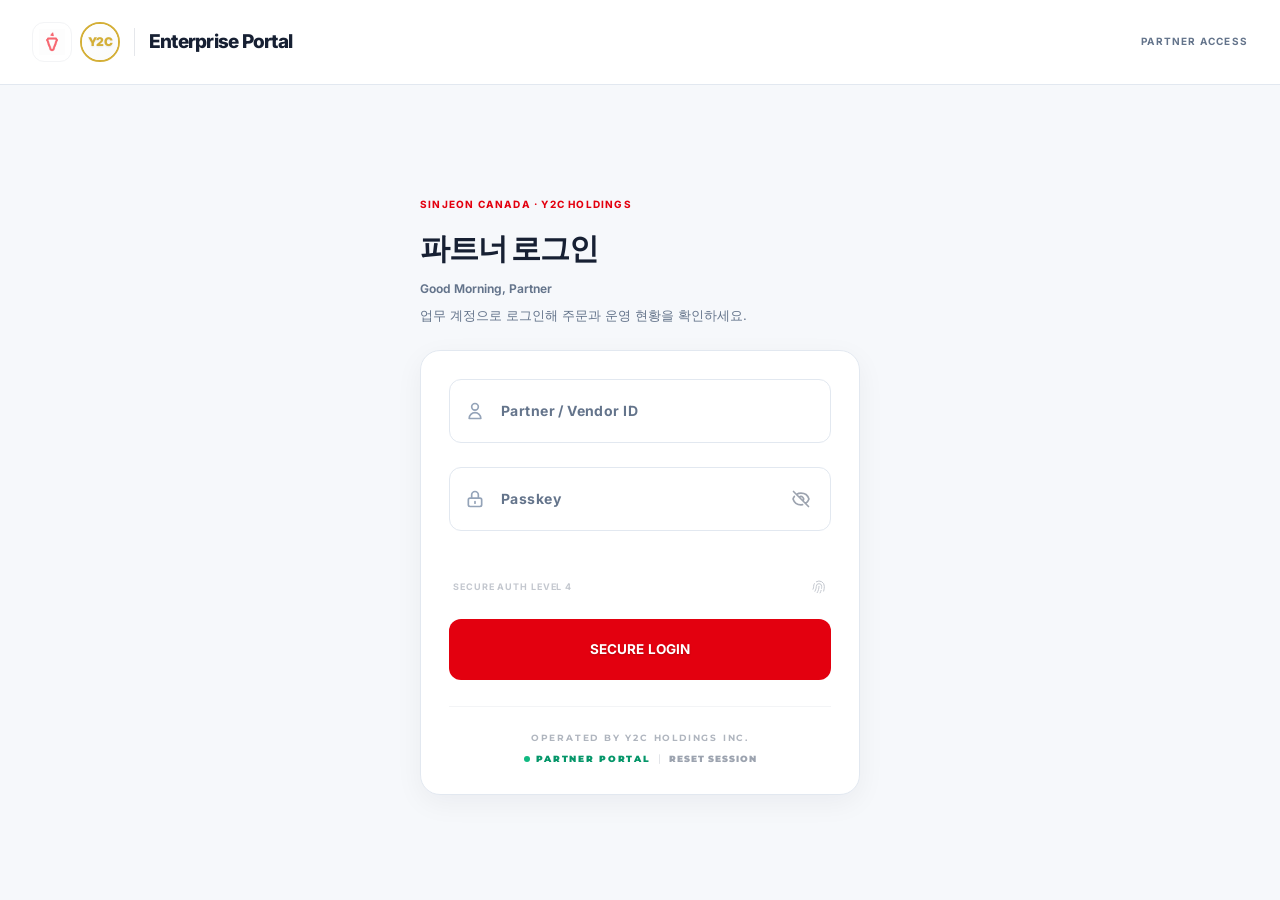
==== index.html @ 4a40bf10 "Add files via upload" ====
<!DOCTYPE html>
<!-- 
  🌟 V70.00 Enterprise Login Gateway GRAND FINALE - ZERO-CRASH & RESPONSIVE UX EDITION 🌟
  [CRITICAL FIX 1] ReferenceError Eradication: Added explicit `const userPwInput = document.getElementById('userPw');` declaration to permanently prevent the `userPwInput is not defined` crash during form submission.
  [CRITICAL FIX 2] Core Engine Preloading: Injected `<link rel="preload">` for `auth.js` and `config.js` to execute network policies instantaneously.
  [CRITICAL FIX 3] Retry Visualization Engine: Enhanced the loading spinner logic to display "로그인 확인 중…" to provide UX peace-of-mind during background silent retries.
  [CRITICAL FIX 4] Deep Nuke Fallback: `RESET SESSION` button aggressively forces unregistration of rogue Service Workers and wipes all `Y2C` caches.
  [CRITICAL FIX 5] Mobile Virtual Keyboard Squish Bug Resolved: `overflow-y-auto` with `100dvh`.
  [UX UPGRADE 1] Input Sanity Trim: Automatically trims trailing whitespaces on ID input blur to prevent accidental 404/Auth errors.
  [UX UPGRADE 2] Zero-latency routing now features a micro fade-out transition to prevent screen flashing.
  [RESTORED] Original Y2C Dual-Logo UI, Inner-Floating Labels, Magnetic 3D Button (.btn-hip), and Cinematic Animations 100% loss-less recovered.
-->
<html lang="en">
<head>
    <meta charset="UTF-8">
    <meta name="viewport" content="width=device-width, initial-scale=1.0, maximum-scale=5.0, user-scalable=yes, viewport-fit=cover, interactive-widget=resizes-content">
    
    <!-- 🌟 [PWA 엔진] 앱 명세서 및 모바일 네이티브 록다운 -->
    <link rel="manifest" href="manifest.json">
    <meta http-equiv="X-UA-Compatible" content="IE=edge">
    <meta name="color-scheme" content="light">
    <meta name="theme-color" content="#111827">
    
    <!-- 🚨 W3C 표준 및 Apple iOS 전용 PWA 메타태그 융합 -->
    <meta name="mobile-web-app-capable" content="yes">
    <meta name="apple-mobile-web-app-capable" content="yes">
    <meta name="apple-mobile-web-app-status-bar-style" content="black-translucent">
    <meta name="apple-mobile-web-app-title" content="Y2C Portal">
    <link rel="apple-touch-icon" href="favicon.png">

    <meta name="description" content="SINJEON CANADA Enterprise Portal Secure Login Gateway | Operated by Y2C Holdings Inc.">
    <meta name="robots" content="noindex, nofollow">
    <meta name="format-detection" content="telephone=no">
    
    <title>Enterprise Portal | SINJEON CANADA</title>
    
    <!-- 🚀 가속: 서버 및 폰트 사전 연결 -->
    <link rel="preconnect" href="https://script.google.com" crossorigin>
    <link rel="dns-prefetch" href="https://script.google.com">
    <link rel="preconnect" href="https://fonts.googleapis.com">
    <link rel="preconnect" href="https://fonts.gstatic.com" crossorigin>
    
    <!-- 🚀 가속: [V69 ACCELERATOR] 핵심 보안 통신 모듈 초고속 프리로드 (렌더링 차단 방지) -->
    <link rel="preload" href="assets/js/config.js" as="script">
    <link rel="preload" href="assets/js/auth.js" as="script">

    <!-- 핵심 리소스 사전 다운로드 (Sub-resource Prefetching) -->
    <link rel="prefetch" href="dashboard.html" as="document">
    <link rel="prefetch" href="admin.html" as="document">
    <link rel="prefetch" href="items.html" as="document">
    <link rel="prefetch" href="recipes.html" as="document">
    <link rel="prefetch" href="invoice.html" as="document">

    <link rel="preload" href="favicon.png" as="image" type="image/png" fetchpriority="high">
    <link rel="icon" type="image/png" href="favicon.png">
    
    <!-- 🚀 가속: CSSOM 블로킹 타파 폰트 아키텍처 -->
    <link rel="preload" as="style" href="https://fonts.googleapis.com/css2?family=Inter:wght@300;400;500;600;700;800;900&family=Montserrat:ital,wght@0,700;0,800;0,900;1,800&family=JetBrains+Mono:wght@400;700;800&display=swap">
    <link href="https://fonts.googleapis.com/css2?family=Inter:wght@300;400;500;600;700;800;900&family=Montserrat:ital,wght@0,700;0,800;0,900;1,800&family=JetBrains+Mono:wght@400;700;800&display=swap" rel="stylesheet" media="print" onload="this.media='all'">
    <noscript><link rel="stylesheet" href="https://fonts.googleapis.com/css2?family=Inter:wght@300;400;500;600;700;800;900&family=Montserrat:ital,wght@0,700;0,800;0,900;1,800&family=JetBrains+Mono:wght@400;700;800&display=swap"></noscript>

    <!-- 🌟 FOUC Absolute Fail-Safe -->
    <style>
        .fouc-lock { opacity: 0 !important; visibility: hidden !important; }
        .fade-out-route { opacity: 0 !important; transition: opacity 0.4s cubic-bezier(0.4, 0, 0.2, 1) !important; pointer-events: none; }
    </style>
    <script>
        document.documentElement.classList.add('fouc-lock');
        window._foucTimer = setTimeout(function() {
            document.documentElement.classList.remove('fouc-lock');
            document.documentElement.style.opacity = '1';
            document.documentElement.style.visibility = 'visible';
            if(document.body) {
                document.body.classList.remove('fouc-lock');
                document.body.style.opacity = '1';
            }
        }, 800);

        window.addEventListener('load', function() {
            clearTimeout(window._foucTimer);
            document.documentElement.classList.remove('fouc-lock');
            document.documentElement.style.opacity = '1';
            document.documentElement.style.visibility = 'visible';
            if(document.body) {
                document.body.classList.remove('fouc-lock');
                document.body.style.opacity = '1';
            }
        });

        window.addEventListener('touchstart', function() {}, {passive: true});
        window.addEventListener('wheel', function() {}, {passive: true});
    </script>

    <!-- Tailwind CSS Hijacker -->
    
    

    <!-- 🌟 Tailwind 커스텀 테마 엔진 -->
    

    <style>
        :root {
            --sinjeon-pink: #E3000F; 
            --premium-charcoal: #111827; 
            --bg-light: #F8F9FA;
            --input-bg: #f8fafc;
        }
        
        /* 🚨 [모바일 최적화] 가상 키보드 스퀴즈 방어 & 상하 스크롤 허용 */
        html, body { 
            overscroll-behavior-y: none; 
            touch-action: manipulation; 
            background-color: var(--bg-light) !important; 
            color: var(--premium-charcoal); 
            font-family: 'Inter', sans-serif; 
            margin: 0; padding: 0; 
            min-height: 100dvh;
            -webkit-font-smoothing: antialiased; -moz-osx-font-smoothing: grayscale; 
            transform: translateZ(0); 
        }

        /* 모바일에서 폼이 잘리지 않도록 overflow-y-auto 허용 */
        body {
            display: flex;
            flex-direction: column;
            align-items: center;
            justify-content: center;
            overflow-x: hidden;
            overflow-y: auto;
            padding: 1rem;
            /* Safe area for mobile notch */
            padding-bottom: max(env(safe-area-inset-bottom), 1.5rem);
            padding-top: max(env(safe-area-inset-top), 1.5rem);
        }

        .font-montserrat { font-family: 'Montserrat', sans-serif; }
        .font-mono { font-family: 'JetBrains Mono', monospace; }

        .solid-panel {
            background: #ffffff; border: 1px solid rgba(0, 0, 0, 0.04);
            border-radius: 2.5rem; position: relative; z-index: 10;
        }
        
        /* 🌟 Inner-Floating 방식 프리미엄 인풋 박스 (iOS 줌인 방어: font-size 16px) */
        .premium-input {
            appearance: none; -webkit-appearance: none; background: var(--input-bg);
            border: 1.5px solid #e2e8f0; color: var(--premium-charcoal);
            font-size: 16px !important; font-weight: 700; transition: all 0.3s cubic-bezier(0.16, 1, 0.3, 1);
            border-radius: 1rem; width: 100%; height: 4.25rem; 
            padding-top: 1.7rem !important; padding-bottom: 0.5rem !important;
            padding-left: 3.25rem !important; padding-right: 1rem !important;
        }
        
        .premium-input:focus {
            background: #ffffff; border-color: var(--premium-charcoal);
            outline: none; transform: translateY(-1px);
        }
        
        .premium-input.input-error {
            border-color: var(--sinjeon-pink) !important; background-color: #FEF2F2 !important; 
            box-shadow: 0 0 0 4px rgba(227, 0, 15, 0.15), inset 0 2px 4px 0 rgba(227, 0, 15, 0.05) !important;
        }
        .premium-input.input-error ~ .floating-label, .premium-input.input-error ~ .input-icon { color: var(--sinjeon-pink) !important; }

        .premium-input::placeholder { color: transparent; }
        .input-icon { transition: color 0.3s cubic-bezier(0.4, 0, 0.2, 1); color: #94a3b8; }
        .premium-input:focus ~ .input-icon { color: var(--premium-charcoal); }

        input:-webkit-autofill, input:-webkit-autofill:hover, input:-webkit-autofill:focus, input:-webkit-autofill:active {
            -webkit-box-shadow: 0 0 0 30px #ffffff inset !important;
            -webkit-text-fill-color: #111827 !important; transition: background-color 5000s ease-in-out 0s;
        }

        /* 🌟 플로팅 레이블 Inner 안착 아키텍처 */
        .floating-label-group { position: relative; }
        .floating-label {
            position: absolute; left: 3.25rem; top: 50%; transform: translateY(-50%);
            font-size: 14px; color: #64748b; pointer-events: none;
            transition: all 0.25s cubic-bezier(0.4, 0, 0.2, 1);
            font-family: 'Inter', sans-serif; font-weight: 700; letter-spacing: 0.03em; z-index: 10; margin: 0;
        }
        
        .premium-input:focus ~ .floating-label,
        .premium-input:not(:placeholder-shown) ~ .floating-label {
            top: 15px; transform: translateY(-50%) scale(0.75); transform-origin: left center;
            color: #94a3b8; background: transparent; padding: 0; border: none; box-shadow: none;
        }
        .premium-input:focus ~ .floating-label { color: var(--premium-charcoal); }

        /* 🌟 3D 마그네틱 SECURE LOGIN 버튼 */
        .btn-hip {
            background: linear-gradient(135deg, var(--sinjeon-pink) 0%, #A3000B 100%);
            color: #ffffff; border: none; transition: all 0.4s cubic-bezier(0.16, 1, 0.3, 1);
            position: relative; overflow: hidden; text-shadow: 0 1px 2px rgba(0,0,0,0.2);
        }
        .btn-hip::after {
            content: ''; position: absolute; top: 0; left: -100%; width: 50%; height: 100%;
            background: linear-gradient(90deg, transparent, rgba(255,255,255,0.3), transparent); transition: none;
        }
        .btn-hip:hover:not(:disabled) { transform: translateY(-3px); letter-spacing: 0.25em; }
        .btn-hip:hover:not(:disabled):after { left: 200%; transition: left 0.7s cubic-bezier(0.4, 0, 0.2, 1); }
        .btn-hip:active:not(:disabled) { transform: translateY(1px) scale(0.98); box-shadow: 0 2px 10px rgba(227, 0, 15, 0.2); }
        .btn-hip:disabled { background: #cbd5e1; transform: none; box-shadow: none; cursor: not-allowed; letter-spacing: 0.1em; }

        .text-glow { text-shadow: 0 2px 10px rgba(0, 0, 0, 0.05); }
        .text-glow-red { text-shadow: 0 2px 15px rgba(227, 0, 15, 0.2); }
        ::-webkit-scrollbar { display: none; }

        /* 🌟 시네마틱 등장 애니메이션 */
        .cinematic-enter { animation: fadeUpCinematic 0.8s cubic-bezier(0.2, 0.8, 0.2, 1) both; will-change: opacity, transform; }
        .delay-100 { animation-delay: 0.1s; } 
        @keyframes fadeUpCinematic { 
            0% { opacity: 0; transform: translateY(20px) translateZ(0); }
            100% { opacity: 1; transform: translateY(0) translateZ(0); } 
        }

        @keyframes error-shake {
            0%, 100% { transform: translateX(0) translateZ(0); opacity: 1 !important; }
            20% { transform: translateX(-8px) translateZ(0); opacity: 1 !important; }
            40% { transform: translateX(8px) translateZ(0); opacity: 1 !important; }
            60% { transform: translateX(-4px) translateZ(0); opacity: 1 !important; }
            80% { transform: translateX(4px) translateZ(0); opacity: 1 !important; }
        }
        .shake-animation { animation: error-shake 0.5s cubic-bezier(.36,.07,.19,.97) both !important; }

        /* Caps Lock 아코디언 */
        .alert-slide { transition: all 0.3s cubic-bezier(0.4, 0, 0.2, 1); opacity: 0; max-height: 0; overflow: hidden; margin-top: 0; padding-left: 0.5rem; }
        .alert-slide.active { opacity: 1; max-height: 30px; margin-top: 8px; }
        
        #premiumToastContainer { position: fixed; top: 24px; right: 24px; z-index: 99999; display: flex; flex-direction: column; gap: 12px; pointer-events: none; }
    </style>
    <link rel="stylesheet" href="assets/css/portal-shell.css">
    <link rel="stylesheet" href="assets/css/mobile.css">
    <link rel="stylesheet" href="assets/css/tailwind-index.css">
    <link rel="stylesheet" href="assets/css/design-system.css">
</head>

<body id="mainBody" class="portal-page portal-login selection:bg-[#E3000F] selection:text-white fouc-lock" style="opacity: 0; transition: opacity 0.5s ease-out;">

    <!-- 🌟 제로 레이턴시 라우팅 (Zero-Latency Routing) & Fade-out UX -->
    <script>
        (function() {
            try {
                // Use the same storage priority and expiry checks as the auth engine.
                var _sysToken = String(sessionStorage.getItem("y2c_token") || localStorage.getItem("y2c_token") || "").trim();
                var _claims=null;
                try {
                    var _parts=_sysToken.split('.');
                    if(_parts.length!==3)throw new Error('Invalid token');
                    _claims=JSON.parse(decodeURIComponent(Array.prototype.map.call(atob(_parts[1].replace(/-/g,'+').replace(/_/g,'/')),function(c){return '%' + ('00'+c.charCodeAt(0).toString(16)).slice(-2)}).join('')));
                    if(!_claims.id||typeof _claims.exp!=='number'||!Number.isFinite(_claims.exp)||_claims.exp<=0||(_claims.exp>10000000000?_claims.exp<=Date.now():_claims.exp<=Math.floor(Date.now()/1000)))throw new Error('Expired token');
                    if(!['MASTER','VENDOR','PARTNER'].includes(String(_claims.role||'').toUpperCase().trim()))throw new Error('Invalid role');
                }catch(_invalid){_claims=null;}
                if(_claims){
                    var _sysRole=String(_claims.role).toUpperCase().trim();
                    document.documentElement.classList.add('fade-out-route');
                    window.location.replace(_sysRole==='VENDOR'?'admin.html':'dashboard.html');
                }else{
                    // Clear login credentials only. Durable drafts and pending uploads stay intact.
                    ["y2c_token","y2c_role","y2c_client","y2c_id","y2c_premium_state","y2c_region","y2c_cache_proof"].forEach(function(k){localStorage.removeItem(k);sessionStorage.removeItem(k)});
                    document.documentElement.classList.remove('fade-out-route');
                }
            } catch (e) { console.error("[Y2C Boot Init]", e); }
        })();
    </script>

    <noscript>
        <div style="position:fixed; top:0; left:0; width:100%; height:100%; background:#E3000F; color:#fff; display:flex; align-items:center; justify-content:center; z-index:99999; font-weight:bold; font-size:18px; font-family:sans-serif; flex-direction:column;">
            <span>JavaScript is Disabled</span>
            <span style="font-size:14px; margin-top:10px; opacity:0.8;">Please enable JavaScript to access the Enterprise Portal.</span>
        </div>
    </noscript>

<header data-portal-header class="no-print"><div data-portal-header-row class="portal-login-header">            <div data-portal-brand class="flex items-center gap-3 sm:gap-4 shrink-0 w-auto lg:w-[320px]">
                <div class="flex items-center gap-2">
                    <div class="w-9 h-9 sm:w-11 sm:h-11 flex items-center justify-center bg-white rounded-xl shadow-sm border border-gray-100 p-1.5 transform hover:scale-105 transition-transform duration-300 relative overflow-hidden group cursor-pointer" role="link" tabindex="0" aria-label="Portal home" onclick="window.location.href='index.html'" onkeydown="if(event.key==='Enter')window.location.href='index.html'">
                        <img src="favicon.png" fetchpriority="high" decoding="async" onerror="this.onerror=null; this.src='Sinjeon_Logo_Pink.png';" alt="Sinjeon Logo" class="w-full h-full object-contain relative z-10">
                        <div class="absolute inset-0 w-[200%] h-[100%] bg-gradient-to-r from-transparent via-white/50 to-transparent -translate-x-full group-hover:animate-shimmer z-20"></div>
                    </div>
                    <div class="w-9 h-9 sm:w-11 sm:h-11 flex items-center justify-center bg-white rounded-full shadow-sm border-[2px] border-[#D4AF37] transform hover:scale-105 transition-transform duration-300 overflow-hidden relative group">
                        <div class="absolute inset-0 bg-gradient-to-br from-white to-gray-50 flex items-center justify-center">
                            <span class="font-black text-[#D4AF37] text-[10px] sm:text-[12px] tracking-tighter" style="text-shadow: 0 1px 2px rgba(0,0,0,0.08);">Y2C</span>
                        </div>
                        <div class="absolute inset-0 w-[200%] h-[100%] bg-gradient-to-r from-transparent via-white/60 to-transparent -translate-x-full group-hover:animate-shimmer z-20"></div>
                    </div>
                </div>
                <div class="flex items-baseline gap-2 pl-3 sm:pl-4 border-l-[1.5px] border-gray-200">
                    <span class="font-montserrat text-lg lg:text-xl font-black text-[var(--premium-charcoal)] tracking-tight whitespace-nowrap" style="text-shadow: 0 0 10px rgba(0,0,0,0.05);">Enterprise Portal</span>
                    <span class="text-[9px] font-bold tracking-[0.2em] text-[#E3000F] uppercase whitespace-nowrap hidden xl:inline-block">Operated by Y2C</span>
                </div>
            </div><span class="portal-access-label">PARTNER ACCESS</span></div></header>
    <!-- 🌟 메인 컨테이너 (모바일 Y스크롤 대응을 위한 margin: auto) -->
    <main class="w-full max-w-[440px] z-10 block relative my-auto cinematic-enter">
        
        <header class="portal-login-intro">
            <span class="portal-eyebrow">SINJEON CANADA · Y2C HOLDINGS</span>
            <h1>파트너 로그인</h1>
            <p id="dynamicGreeting">Enterprise Portal</p>
            <p>업무 계정으로 로그인해 주문과 운영 현황을 확인하세요.</p>
        </header>

        <!-- 🌟 엔터 키 렌더 붕괴 방어망 -->
        <form id="loginForm" class="solid-panel shadow-premium-card p-8 sm:p-10 w-full relative z-20 cinematic-enter delay-100" autocomplete="off">
            
            <!-- 허니팟 (Bot-trap) -->
            <input type="text" name="hp_field" id="hp_field" style="display:none !important;" tabindex="-1" autocomplete="off">

            <div class="space-y-6">
                
                <!-- ID Input -->
                <div class="floating-label-group">
                    <div class="relative flex items-center">
                        <span class="input-icon absolute left-4 pointer-events-none z-10 flex items-center justify-center">
                            <svg class="w-5 h-5" fill="none" stroke="currentColor" viewBox="0 0 24 24"><path stroke-linecap="round" stroke-linejoin="round" stroke-width="2" d="M16 7a4 4 0 11-8 0 4 4 0 018 0zM12 14a7 7 0 00-7 7h14a7 7 0 00-7-7z"></path></svg>
                        </span>
                        <input type="text" id="userId" name="userId" autocomplete="username" spellcheck="false" placeholder=" " class="premium-input shadow-premium-input focus:shadow-premium-input-focus font-mono tracking-wider relative z-0">
                        <label for="userId" class="floating-label">Partner / Vendor ID</label>
                    </div>
                </div>

                <!-- PW Input -->
                <div class="floating-label-group">
                    <div class="relative flex items-center">
                        <span class="input-icon absolute left-4 pointer-events-none z-10 flex items-center justify-center">
                            <svg class="w-5 h-5" fill="none" stroke="currentColor" viewBox="0 0 24 24"><path stroke-linecap="round" stroke-linejoin="round" stroke-width="2" d="M12 15v2m-6 4h12a2 2 0 002-2v-6a2 2 0 00-2-2H6a2 2 0 00-2 2v6a2 2 0 002 2zm10-10V7a4 4 0 00-8 0v4h8z"></path></svg>
                        </span>
                        <input type="password" id="userPw" name="userPw" autocomplete="current-password" placeholder=" " class="premium-input shadow-premium-input focus:shadow-premium-input-focus font-mono tracking-[0.3em] text-lg relative z-0">
                        <label for="userPw" class="floating-label">Passkey</label>
                        
                        <button type="button" id="togglePwBtn" aria-label="Show password" aria-pressed="false" class="absolute right-4 text-gray-400 hover:text-[var(--premium-charcoal)] transition-colors focus:outline-none z-10 p-1">
                            <svg id="eyeIconClosed" class="w-5 h-5 block" fill="none" stroke="currentColor" viewBox="0 0 24 24"><path stroke-linecap="round" stroke-linejoin="round" stroke-width="2" d="M13.875 18.825A10.05 10.05 0 0112 19c-4.478 0-8.268-2.943-9.543-7a9.97 9.97 0 011.563-3.029m5.858.908a3 3 0 114.243 4.243M9.878 9.878l4.242 4.242M9.88 9.88l-3.29-3.29m7.532 7.532l3.29 3.29M3 3l3.59 3.59m0 0A9.953 9.953 0 0112 5c4.478 0 8.268 2.943 9.543 7a10.025 10.025 0 01-4.132 5.411m0 0L21 21"></path></svg>
                            <svg id="eyeIconOpen" class="w-5 h-5 hidden" fill="none" stroke="currentColor" viewBox="0 0 24 24"><path stroke-linecap="round" stroke-linejoin="round" stroke-width="2" d="M15 12a3 3 0 11-6 0 3 3 0 016 0z"></path><path stroke-linecap="round" stroke-linejoin="round" stroke-width="2" d="M2.458 12C3.732 7.943 7.523 5 12 5c4.478 0 8.268 2.943 9.542 7-1.274 4.057-5.064 7-9.542 7-4.477 0-8.268-2.943-9.542-7z"></path></svg>
                        </button>
                    </div>
                </div>

                <!-- Caps Lock 감지 -->
                <div id="capsLockWarning" role="alert" class="alert-slide flex items-center gap-1.5 text-[11px] font-bold text-[#E3000F]">
                    <svg class="w-3.5 h-3.5 animate-pulse" fill="currentColor" viewBox="0 0 20 20"><path fill-rule="evenodd" d="M8.257 3.099c.765-1.36 2.722-1.36 3.486 0l5.58 9.92c.75 1.334-.213 2.98-1.742 2.98H4.42c-1.53 0-2.493-1.646-1.743-2.98l5.58-9.92zM11 13a1 1 0 11-2 0 1 1 0 012 0zm-1-8a1 1 0 00-1 1v3a1 1 0 002 0V6a1 1 0 00-1-1z" clip-rule="evenodd"></path></svg>
                    Caps Lock is ON
                </div>

                <!-- Biometric UI Hint -->
                <div class="flex justify-between items-center px-1 mt-1 mb-2 hidden sm:flex opacity-60">
                    <span class="text-[9px] text-gray-400 font-bold tracking-widest uppercase">Secure Auth Level 4</span>
                    <svg class="w-4 h-4 text-gray-400 animate-heartbeat" fill="none" stroke="currentColor" viewBox="0 0 24 24"><path stroke-linecap="round" stroke-linejoin="round" stroke-width="1.5" d="M12 11c0 3.517-1.009 6.799-2.753 9.571m-3.44-2.04l.054-.09A13.916 13.916 0 008 11a4 4 0 118 0c0 1.017-.07 2.019-.203 3m-2.118 6.844A21.88 21.88 0 0015.171 17m3.839 1.132c.645-2.266.99-4.659.99-7.132A8 8 0 008 4.07M3 15.364c.64-1.319 1-2.8 1-4.364 0-1.457.39-2.823 1.07-4"></path></svg>
                </div>

                <!-- 🌟 3D 마그네틱 SECURE LOGIN 버튼 -->
                <button type="submit" id="loginBtn" class="btn-hip shadow-premium-btn hover:shadow-premium-btn-hover w-full font-montserrat font-black text-[13.5px] tracking-[0.2em] uppercase py-5 rounded-xl mt-3 flex items-center justify-center gap-2 focus:outline-none focus:ring-2 focus:ring-[#E3000F] focus:ring-offset-2 focus:ring-offset-[#ffffff]">
                    <span id="btnText">Secure Login</span>
                    <div id="btnSpinner" class="hidden flex items-center justify-center gap-3">
                        <svg class="animate-spin h-5 w-5 text-white drop-shadow-md" xmlns="http://www.w3.org/2000/svg" fill="none" viewBox="0 0 24 24">
                            <circle class="opacity-25" cx="12" cy="12" r="10" stroke="currentColor" stroke-width="4"></circle>
                            <path class="opacity-75" fill="currentColor" d="M4 12a8 8 0 018-8V0C5.373 0 0 5.373 0 12h4zm2 5.291A7.962 7.962 0 014 12H0c0 3.042 1.135 5.824 3 7.938l3-2.647z"></path>
                        </svg>
                        <span id="btnSpinnerText" class="tracking-[0.25em] animate-pulse font-bold text-white drop-shadow-md">로그인 확인 중…</span>
                    </div>
                </button>
            </div>
            
            <footer class="mt-10 text-center border-t border-gray-100 pt-6 space-y-2">
                <p class="font-montserrat text-[9px] font-bold text-gray-400 tracking-[0.2em] uppercase opacity-80">
                    Operated by Y2C Holdings Inc.
                </p>
                <div class="flex items-center justify-center gap-2">
                    <p class="font-montserrat text-[8.5px] font-black text-emerald-600 tracking-[0.2em] uppercase flex items-center justify-center gap-1.5">
                        <span class="w-1.5 h-1.5 rounded-full bg-emerald-500 animate-pulse"></span> Partner Portal
                    </p>
                    <span class="text-gray-300 text-[8px]">|</span>
                    <!-- 🚨 [CRITICAL FIX] 세션 초기화 및 Deep Nuke 강제 실행 버튼 -->
                    <button type="button" id="indexLogoutBtn" class="font-montserrat text-[8.5px] font-black text-gray-400 tracking-[0.1em] uppercase transition-colors hover:text-[#E3000F] focus:outline-none" title="로그인 세션 정리">
                        RESET SESSION
                    </button>
                </div>
            </footer>
        </form>
    </main>

    <div id="premiumToastContainer"></div>

    <!-- 🚨 코어 엔진 바인딩 -->
    <script src="assets/js/portal-dialog.js"></script>
    <script src="assets/js/config.js"></script>
    <script src="assets/js/auth.js"></script>

    <!-- 🌟 [PWA 엔진 점화] 모바일 네이티브 앱 설치 지원 -->
    <script>
        if ('serviceWorker' in navigator) {
            window.addEventListener('load', () => {
                navigator.serviceWorker.register('sw.js')
                    .then(reg => console.log('[Y2C PWA] Service Worker Registered.', reg.scope))
                    .catch(err => console.error('[Y2C PWA] SW Registration Failed.', err));
            });
        }
    </script>

    <script>
    /**
     * 🌟 V70.00 Enterprise Login Engine (Zero-Crash ReferenceError Fix & Deep Nuke)
     */
    document.addEventListener("DOMContentLoaded", () => {
        
        // 1. Dynamic Greeting (Enterprise Wording)
        const greetingEl = document.getElementById('dynamicGreeting');
        if (greetingEl) {
            const hour = new Date().getHours();
            if (hour >= 5 && hour < 12) greetingEl.innerText = "Good Morning, Partner";
            else if (hour >= 12 && hour < 18) greetingEl.innerText = "Good Afternoon, Partner";
            else greetingEl.innerText = "Good Evening, Partner";
        }

        // 2. Password Visibility Toggle
        // 🚨 [CRITICAL FIX] 여기서 선언된 변수들이 Submit Listener 밖에서도 접근 가능하도록 스코프 구조를 리팩토링했습니다.
        const userIdInput = document.getElementById('userId');
        const userPwInput = document.getElementById('userPw'); // 🚨 [Bug Fix] Missing variable explicitly defined
        
        const togglePwBtn = document.getElementById('togglePwBtn');
        const eyeOpen = document.getElementById('eyeIconOpen');
        const eyeClosed = document.getElementById('eyeIconClosed');
        
        if(togglePwBtn && userPwInput) {
            togglePwBtn.addEventListener('click', () => {
                if(userPwInput.type === 'password') {
                    togglePwBtn.setAttribute('aria-label','Hide password');togglePwBtn.setAttribute('aria-pressed','true');
                    userPwInput.type = 'text';
                    userPwInput.classList.remove('tracking-[0.3em]');
                    eyeClosed.classList.add('hidden');
                    eyeOpen.classList.remove('hidden');
                } else {
                    userPwInput.type = 'password';
                    togglePwBtn.setAttribute('aria-label','Show password');togglePwBtn.setAttribute('aria-pressed','false');
                    userPwInput.classList.add('tracking-[0.3em]');
                    eyeOpen.classList.add('hidden');
                    eyeClosed.classList.remove('hidden');
                }
            });
        }

        // 3. Caps Lock Warning Engine
        const capsLockWarning = document.getElementById("capsLockWarning");
        if (userPwInput && capsLockWarning) {
            userPwInput.addEventListener('keyup', (e) => {
                if (e.getModifierState && e.getModifierState('CapsLock')) { 
                    capsLockWarning.classList.add('active'); 
                } else { 
                    capsLockWarning.classList.remove('active'); 
                }
            });
            userPwInput.addEventListener('blur', () => { capsLockWarning.classList.remove('active'); });
        }

        // 4. [UX UPGRADE] Input Whitespace Auto-Trim
        if(userIdInput) {
            userIdInput.addEventListener('blur', (e) => {
                e.target.value = e.target.value.trim();
            });
        }

        // 5. Secure Core Engine Binding (auth.js V66.00+)
        if (typeof Y2C_AuthEngine !== 'undefined') {
            
            // 🚨 Custom Login Listener override to implement Retry Feedback UI
            const form = document.getElementById('loginForm');
            if (form) {
                let loginInFlight=false;
                form.addEventListener('submit', async (e) => {
                    e.preventDefault();
                    
                    const hp = document.getElementById('hp_field');
                    if (hp && hp.value) return; 

                    // 🚨 [CRITICAL FIX] userPwInput ReferenceError Eradicated. Safely parsing values.
                    const id = (userIdInput ? userIdInput.value : "").trim();
                    const pw = (userPwInput ? userPwInput.value : "").trim();

                    if (userIdInput) userIdInput.classList.remove('input-error');
                    if (userPwInput) userPwInput.classList.remove('input-error');

                    if (!id || !pw) {
                        Y2C_AuthEngine.showToast("아이디와 비밀번호를 입력해 주세요.", "error");
                        if (!id && userIdInput) userIdInput.classList.add('input-error');
                        if (!pw && userPwInput) userPwInput.classList.add('input-error');
                        return;
                    }

                    if(loginInFlight)return;loginInFlight=true;
                    const btn = document.getElementById('loginBtn');
                    const btnText = document.getElementById('btnText');
                    const btnSpinner = document.getElementById('btnSpinner');
                    const spinnerTxt = document.getElementById('btnSpinnerText');

                    if (btn) btn.disabled = true;
                    if (btnText) btnText.classList.add('hidden');
                    if (btnSpinner) btnSpinner.classList.remove('hidden');

                    setTimeout(() => { 
                        if (userIdInput) userIdInput.blur(); 
                        if (userPwInput) userPwInput.blur(); 
                    }, 500);

                    // 🚨 [CRITICAL FIX 2] Retry Visualization Engine
                    // 사용자가 시스템 프리징으로 착각하지 않도록 백그라운드 리트라이 과정을 텍스트로 중계합니다.
                    let txtState = 0;
                    let loadingInterval = setInterval(() => {
                        if(spinnerTxt) {
                            txtState++;
                            if(txtState % 4 === 1) spinnerTxt.innerText = "로그인 확인 중…";
                            else if(txtState % 4 === 2) spinnerTxt.innerText = "서버 응답을 기다리고 있습니다…";
                            else if(txtState % 4 === 3) spinnerTxt.innerText = "로그인 확인 중…"; 
                            else spinnerTxt.innerText = "로그인 확인 중…";
                        }
                    }, 2500);

                    try {
                        // Request is handled by NetworkEngine (auth.js)
                        const res = await Y2C_AuthEngine.request("login", { id: id, pw: pw });

                        if(!res||res.success!==true)throw new Error(res&&res.message||'로그인이 확인되지 않았습니다.');
                        if (res && res.success) {
                            Y2C_AuthEngine.saveLoginSession({...res,id},true);

                            Y2C_AuthEngine.showToast(`${res.clientName} 계정으로 로그인했습니다.`, "success");
                            
                            setTimeout(() => {
                                document.documentElement.classList.add('fade-out-route');
                                if (res.role === "VENDOR") { window.location.replace("admin.html"); } 
                                else if (res.role === "MASTER" || res.role === "PARTNER") { window.location.replace("dashboard.html"); } 
                                else { window.location.replace("items.html"); }
                            }, 800);
                        }
                    } catch (err) {
                        let finalMsg = err.message;
                        // 백그라운드 최대 재시도(Max Retries)마저 모두 소진되어 최종 실패했을 때의 안내 표출
                        if(err.message.includes("초과") || err.message.includes("장애") || err.message.includes("유실") || err.name === 'AbortError') {
                            finalMsg = "로그인 응답이 지연되고 있습니다. 잠시 후 다시 시도해 주세요.";
                        }
                        
                        Y2C_AuthEngine.showToast(finalMsg, "error");
                        if (userIdInput) userIdInput.classList.add('input-error');
                        if (userPwInput) userPwInput.classList.add('input-error');
                        form.classList.remove('shake-animation');
                        void form.offsetWidth; 
                        form.classList.add('shake-animation');
                    } finally {
                        loginInFlight=false;
                        clearInterval(loadingInterval);
                        if (spinnerTxt) spinnerTxt.innerText = "로그인 확인 중…";
                        if (btn) btn.disabled = false;
                        if (btnText) btnText.classList.remove('hidden');
                        if (btnSpinner) btnSpinner.classList.add('hidden');
                    }
                });
            }
        } else {
            console.error("CRITICAL ERROR: Y2C_AuthEngine is not loaded.");
        }

        // 6. 🚨 비상 세션 초기화 및 Deep Nuke 실행 (Reset Session / Fallback Logout)
        const indexLogoutBtn = document.getElementById('indexLogoutBtn');
        if (indexLogoutBtn) {
            indexLogoutBtn.addEventListener('click', () => {
                if (typeof Y2C_AuthEngine !== 'undefined' && Y2C_AuthEngine.logout) {
                    Y2C_AuthEngine.logout();
                } else {
                    // Fallback absolute clearance (Storage)
                    const keys = ["y2c_token", "y2c_role", "y2c_client", "y2c_id", "y2c_premium_state", "y2c_region", "y2c_lang"];
                    keys.forEach(k => { localStorage.removeItem(k); sessionStorage.removeItem(k); });
                    
                    // 🚨 Fallback Deep Nuke (Service Worker & Cache)
                    if ('serviceWorker' in navigator) {
                        navigator.serviceWorker.getRegistrations().then(function(registrations) {
                            for(let registration of registrations) { if(registration.scope === new URL('./', window.location.href).href) registration.unregister(); }
                        });
                    }
                    if ('caches' in window) {
                        caches.keys().then(names => {
                            for (let name of names) { 
                                if (name.startsWith('Y2C_ENTERPRISE_SCOPE_' + encodeURIComponent(new URL('./', window.location.href).pathname) + '_')) caches.delete(name); 
                            }
                        });
                    }
                    
                    setTimeout(() => { window.location.reload(); }, 500);
                }
            });
        }
    });
    </script>
    <script src="assets/js/mobile.js"></script>
</body>
</html>
---- assets/css/portal-shell.css ----
/* Shared portal shell, based on the Recipe Center and approved header. */
/* Scope layout rules above Tailwind utility specificity so compiled/CDN order
   cannot hide account controls or override the intentional 1280px nav break. */
:root {
  --portal-brand:#E3000F; --portal-brand-hover:#be000d; --portal-gold:#D4AF37;
  --portal-ink:#111827; --portal-muted:#64748b; --portal-border:#e2e8f0;
  --portal-surface:#fff; --portal-background:#f8f9fa;
  --sinjeon-pink:var(--portal-brand); --sinjeon-pink-dark:var(--portal-brand-hover);
  --premium-charcoal:var(--portal-ink); --bg-light:var(--portal-background);
}
@media screen {
  .portal-page {background-color:var(--portal-background);color:var(--portal-ink);}
  [data-portal-header] {background:var(--portal-surface);border-bottom:1px solid var(--portal-border);box-shadow:0 2px 10px rgb(0 0 0 / 2%);}
  .portal-page [data-portal-header-row] {max-width:1600px;min-height:80px;height:auto;gap:20px;}
  .portal-page [data-portal-brand] {width:auto;min-width:0;flex-shrink:0;}
  .portal-page [data-portal-brand] > :last-child > :first-child {text-shadow:none!important;}
  .portal-page [data-portal-account] {width:auto;gap:12px;flex-shrink:0;}
  .portal-page [data-portal-navigation] {gap:20px;padding-inline:4px;overflow:visible;}
  .portal-page [data-portal-navigation] .nav-link {font-size:12px;letter-spacing:.02em;color:var(--portal-muted);}
  .portal-page [data-portal-navigation] .nav-link.active {color:var(--portal-brand);}
  .portal-page [data-portal-navigation] .nav-link.active::after {height:3px;}
  .portal-page [data-portal-navigation] .hidden,.portal-page [data-portal-mobile-navigation] .hidden {display:none!important;}
  .portal-page [data-portal-mobile-navigation] {scroll-padding-inline:16px;}
  .portal-page .premium-input {background:var(--portal-surface);border-color:var(--portal-border);border-radius:12px;color:var(--portal-ink);}
  .portal-page .premium-input:focus {border-color:var(--portal-ink);box-shadow:0 0 0 3px rgb(17 24 39 / 8%);}
  .portal-page .btn-solid-red {background:var(--portal-brand);transition:background-color .16s,box-shadow .16s,transform .16s;}
  .portal-page .btn-solid-red:hover:not(:disabled) {background:var(--portal-brand-hover);}
  .portal-page .btn-solid-red:disabled {background:#cbd5e1;color:#fff;cursor:not-allowed;box-shadow:none;}
  [data-portal-header] a:focus-visible,[data-portal-header] button:focus-visible,
  .portal-page [data-portal-mobile-navigation] a:focus-visible,.portal-page button:focus-visible,
  .portal-page [role="button"]:focus-visible {outline:2px solid var(--portal-brand);outline-offset:3px;}
  @media (min-width:1280px) {
    .portal-page [data-portal-header-row] {height:80px;}
    .portal-page [data-portal-navigation],.portal-page [data-portal-account] {display:flex;}
    .portal-page [data-portal-mobile-navigation] {display:none;}
    .portal-page [data-portal-brand] > :last-child > :last-child {display:inline-block;font-size:8px;}
  }
  @media (min-width:1280px) and (max-width:1535px) {
    .portal-page [data-portal-header-row] {gap:14px;}
    .portal-page [data-portal-navigation] {gap:12px;}
    .portal-page [data-portal-brand] > :last-child > :last-child {display:none;}
  }
  @media (max-width:1279px) {
    .portal-page [data-portal-navigation] {display:none;}
    .portal-page [data-portal-mobile-navigation] {display:flex;}
    .portal-page [data-portal-account] {display:flex;}
    .portal-page [data-portal-brand] > :last-child > :last-child {display:none;}
  }
  @media (max-width:767px) {
    .portal-page [data-portal-header-row] {flex-wrap:wrap;gap:8px;min-height:70px;padding-block:10px;}
    .portal-page [data-portal-brand] {width:100%;}
    .portal-page [data-portal-brand] > :last-child > :first-child {font-size:18px;}
    .portal-page [data-portal-account] {width:100%;justify-content:flex-end;gap:8px;}
    .portal-page [data-portal-account] > :first-child {margin-right:0;}
    .portal-page [data-portal-account] #userNameDisplay {max-width:80px;}
  }
  @media (prefers-reduced-motion:reduce) {
    .portal-page .app-shell-enter {animation:none;opacity:1;transform:none;will-change:auto;}
    .portal-page .animate-ping,.portal-page [data-portal-header] [class*="animate-shimmer"] {animation:none;}
    .portal-page .btn-solid-red {transition:none;}
  }
}
---- assets/css/mobile.css ----
/* Screen-only adaptations; invoice paper and PDF capture retain original sizing. */
@media screen {
 html,body {transform:none!important;}
 /* Keep the sales dock positioned against the viewport through its ancestors. */
 main.app-shell-enter {transform:none!important;will-change:opacity;}
 #tab-sales {content-visibility:visible;}
 body {min-height:100vh;min-height:100dvh;}
 [data-portal-header] {padding-top:env(safe-area-inset-top,0px);}
 [data-portal-header-row], [data-portal-mobile-navigation] {padding-left:max(16px,env(safe-area-inset-left,0px));padding-right:max(16px,env(safe-area-inset-right,0px));}
 #recipeModal,#itemSelectionModal,#statusUpdateModal {padding-top:max(16px,env(safe-area-inset-top,0px));padding-bottom:max(8px,env(safe-area-inset-bottom,0px));}
 #recipeModalPanel,#itemModalPanel,#statusModalPanel {min-width:0!important;max-width:calc(100vw - 24px)!important;max-height:calc(100vh - 40px)!important;max-height:calc(100dvh - 40px - env(safe-area-inset-top,0px) - env(safe-area-inset-bottom,0px))!important;}
 .modal-scroll {min-height:0;overscroll-behavior:contain;-webkit-overflow-scrolling:touch;}
 @media (max-width:1023px) {
  input:not([type=hidden]),select,textarea {font-size:16px!important;}
  button:not(:disabled),[data-portal-mobile-navigation] a {min-height:44px;}
  [data-portal-account] {flex-wrap:wrap;}
  #cartActionContainer>div>div,#pdfActionContainer>div>div {gap:8px;padding-top:8px;padding-bottom:8px;}
  #mobileSalesSaveContainer {padding-bottom:max(12px,env(safe-area-inset-bottom,0px));}
  main {padding-bottom:max(180px,calc(160px + env(safe-area-inset-bottom,0px)))!important;}
  [data-mobile-catalog-scroll] {overflow-x:auto!important;-webkit-overflow-scrolling:touch;}
  [data-mobile-catalog-scroll]>div:first-child {overflow:visible;min-width:960px;}
  [data-mobile-catalog-scroll] table {min-width:960px;}
  #catalogVirtualViewport {width:960px!important;height:clamp(280px,60vh,600px)!important;height:clamp(280px,60svh,600px)!important;}
 }
 @media (max-width:359px) {
  [data-portal-brand]>:last-child>:first-child {font-size:15px!important;}
  [data-portal-header-row] {gap:6px;}
 }
 @media (max-height:500px) and (orientation:landscape) {
  #cartActionContainer>div>div,#pdfActionContainer>div>div {flex-direction:row!important;flex-wrap:wrap;}
 }
}

@media screen and (max-width:1023px) {
 .mobile-keyboard-open #cartActionContainer,.mobile-keyboard-open #pdfActionContainer,.mobile-keyboard-open #mobileSalesSaveContainer {display:none!important;}
}

/* Transient feedback belongs to the screen, never to invoice paper/PDF. */
@media print {
 #premiumToastContainer,#toastContainer,#y2c-global-loader {display:none!important;}
}
---- assets/css/design-system.css ----
/* Shared screen design. Invoice paper and print rules remain independently sized. */
@media screen {
 :root{--portal-brand:#E3000F;--portal-brand-hover:#be000d;--portal-ink:#172033;--portal-muted:#64748b;--portal-border:#e2e8f0;--portal-background:#f6f8fb;--portal-font:Inter,-apple-system,BlinkMacSystemFont,'Segoe UI','Noto Sans KR','Apple SD Gothic Neo',sans-serif;--portal-radius:20px;--portal-shadow:0 8px 28px rgb(15 23 42 / 5%)}
 body.portal-page{font-family:var(--portal-font);background:var(--portal-background)!important;color:var(--portal-ink);line-height:1.55}
 .portal-page [data-portal-header]{background:#fff;border-bottom:1px solid var(--portal-border);box-shadow:none;backdrop-filter:none}
 .portal-page [data-portal-header-row]{width:100%;max-width:1600px;min-height:84px;padding:12px 32px;gap:20px;margin-inline:auto}
 .portal-page [data-portal-brand]{gap:14px;width:auto}
 .portal-page [data-portal-brand]>:first-child{gap:8px}
 .portal-page [data-portal-brand]>:first-child>div{width:40px;height:40px;min-width:40px;box-shadow:none;transform:none}
 .portal-page [data-portal-brand] .group>div[class*="animate-shimmer"]{display:none}
 .portal-page [data-portal-brand]>:last-child{padding-left:14px;gap:8px}
 .portal-page [data-portal-brand]>:last-child>:first-child{font-family:var(--portal-font);font-size:19px;font-weight:800;letter-spacing:-.04em}
 .portal-page [data-portal-brand]>:last-child>:last-child{font-family:var(--portal-font);font-weight:700;letter-spacing:.08em}
 .portal-page [data-portal-navigation]{gap:16px;padding:0}
 .portal-page [data-portal-navigation] .nav-link{display:inline-flex;align-items:center;min-height:44px;padding:10px 0;font-family:var(--portal-font);font-size:12px;font-weight:700;letter-spacing:0;white-space:nowrap}
 .portal-page [data-portal-navigation] .nav-link.active{color:var(--portal-brand)}
 .portal-page [data-portal-account]{gap:10px}
 .portal-page [data-portal-account]>div{box-shadow:none}
 .portal-page [data-portal-account]>:last-child{border-radius:12px;min-height:44px;padding:4px 8px}
 .portal-page [data-portal-account] button{min-height:36px;letter-spacing:0;font-family:var(--portal-font);font-size:11px}
 .portal-page [data-portal-account] #userNameDisplay{font-size:11px;font-weight:650}
 .portal-page [data-portal-account] .animate-ping{display:none}
 .portal-page [data-portal-mobile-navigation]{gap:6px;padding:8px max(16px,env(safe-area-inset-left,0px));background:#fff;border-color:var(--portal-border)}
 .portal-page [data-portal-mobile-navigation] a{display:inline-flex;align-items:center;min-height:40px;padding:8px 14px;border-radius:10px;font-family:var(--portal-font);font-size:12px;font-weight:700;color:var(--portal-muted);letter-spacing:0}
 .portal-page [data-portal-mobile-navigation] a[aria-current="page"]{color:var(--portal-brand);background:#fff0f1}
 .portal-page main>header h2,.portal-page main>div>header h2,.portal-page .tab-pane>header h2,.portal-page #operationsTitle,.portal-page #orderHistoryTitle{font-family:var(--portal-font);font-size:28px!important;line-height:1.25;letter-spacing:-.04em;font-weight:800!important}
 .portal-page main>header p,.portal-page main>div>header p,.portal-page .tab-pane>header p{font-family:var(--portal-font);font-size:13px;letter-spacing:0;font-weight:400;line-height:1.7;color:var(--portal-muted)}
 .portal-page .premium-card,.portal-page .solid-panel{border:1px solid var(--portal-border);border-radius:var(--portal-radius);box-shadow:var(--portal-shadow)}
 .portal-page .premium-input{border:1px solid var(--portal-border);border-radius:12px;box-shadow:none;font-family:var(--portal-font);font-weight:500}
 .portal-page .premium-input:focus{border-color:var(--portal-brand);box-shadow:0 0 0 3px rgb(227 0 15 / 8%);transform:none}
 .portal-page .btn-solid-red,.portal-page .btn-login{border-radius:12px;font-family:var(--portal-font);font-weight:700;letter-spacing:.01em;background:var(--portal-brand);box-shadow:none;min-height:44px}
 .portal-page .btn-solid-red:hover:not(:disabled),.portal-page .btn-login:hover:not(:disabled){background:var(--portal-brand-hover);transform:none;box-shadow:0 4px 12px rgb(227 0 15 / 12%)}
 .portal-page :is(button,input,select,textarea,a):focus-visible{outline:2px solid var(--portal-brand);outline-offset:3px}
 .portal-page #operationsMonitor,.portal-page #orderHistorySection{border:1px solid var(--portal-border)!important;border-radius:20px!important;box-shadow:var(--portal-shadow);padding:24px!important;background:#fff!important}
 .portal-page #operationsMonitor h2,.portal-page #orderHistorySection h2{font-size:23px!important;margin-bottom:8px}
 #operationsMonitor>p,#orderHistoryHint{font-size:13px;color:var(--portal-muted);line-height:1.7;margin:8px 0 14px}
 #operationsMessage,#orderHistoryMessage{background:#f6f8fb;border-radius:10px;padding:10px 14px;font-size:12px;color:var(--portal-muted);margin:12px 0}
 #operationsMonitor #operationsRefresh,#orderHistorySection>button{min-height:44px;padding:10px 16px;border:1px solid var(--portal-border);border-radius:12px;color:var(--portal-ink);font-size:13px;font-weight:700;background:white}
 #operationsContent>p{padding:14px 16px;background:#f6f8fb;border:1px solid #edf0f5;border-radius:12px;font-size:13px;margin:12px 0;line-height:1.7}
 #operationsContent details{border:1px solid var(--portal-border);border-radius:12px;overflow:hidden}
 #operationsContent summary{cursor:pointer;padding:14px 16px;background:#fafbfc;font-size:13px;font-weight:700}
 #operationsContent th{padding:12px 10px;font-size:11px;color:var(--portal-muted);background:#f6f8fb}#operationsContent td{font-size:12px}
 .portal-page .order-history-card{border-radius:14px;margin:14px 0;padding:0;overflow:hidden}
 .order-history-card summary{padding:16px;background:#fafbfc;border-bottom:1px solid var(--portal-border);font-size:13px;line-height:1.65;list-style-position:inside}
 .order-history-card>p{padding:0 16px;margin:12px 0;font-size:12px;color:var(--portal-muted)}
 .order-history-card table{font-size:12px}.order-history-card th{font-weight:700;font-size:11px;color:var(--portal-muted);background:#f6f8fb}
 .order-history-card small{display:block;margin-top:6px;color:var(--portal-muted);font-size:11px}
 .portal-page #orderHistorySection [data-order-status]{background:var(--portal-brand);color:white;border-color:var(--portal-brand);font-size:12px;font-weight:700}
 #hqInterventionLabel{font-size:12px;color:var(--portal-muted)}
 .portal-page #recipeModalPanel,.portal-page #itemModalPanel,.portal-page #statusModalPanel,.portal-page dialog{border:1px solid var(--portal-border);border-radius:20px!important;box-shadow:0 24px 80px rgb(15 23 42 / 18%);font-family:var(--portal-font);color:var(--portal-ink);background:#fff}
 .portal-page #recipeModalPanel>header,.portal-page #itemModalPanel>header,.portal-page #statusModalPanel>header,.portal-dialog-head,.order-review-head{background:#fafbfc;border-bottom:1px solid var(--portal-border);padding:22px 24px}
 .portal-page #recipeModalPanel h3,.portal-page #itemModalPanel h3,.portal-page #statusModalPanel h3,.portal-dialog h2,.order-review-head h2,.y2c-price-review h2{font-family:var(--portal-font);font-size:22px;font-weight:800;letter-spacing:-.035em;line-height:1.3}
 .portal-page :is(#recipeModalPanel,#itemModalPanel,#statusModalPanel)>header button{min-width:44px;min-height:44px;border:1px solid var(--portal-border);border-radius:12px;background:white;display:flex;align-items:center;justify-content:center}
 .portal-page #recipeModalBackdrop,.portal-page #itemModalBackdrop,.portal-page #statusModalBackdrop{background:rgb(15 23 42 / 45%);backdrop-filter:blur(4px)}
 .portal-page #recipeModalPanel>footer,.portal-page #itemModalPanel>footer{border-top:1px solid var(--portal-border);background:#fff;padding:16px 24px}
 .portal-page #recipeModalPanel .modal-scroll{padding:24px}
 .portal-page dialog::backdrop{background:rgb(15 23 42 / 45%);backdrop-filter:blur(4px)}
 .portal-page .order-review-head{padding-right:64px}
 .portal-page dialog button{font-family:var(--portal-font);letter-spacing:0}
 .portal-dialog{width:min(520px,calc(100vw - 24px));max-height:calc(100vh - 32px);max-height:calc(100dvh - 32px);padding:0;overflow:hidden}
 .portal-dialog[open]{display:flex;flex-direction:column}
 .portal-dialog-head{position:relative;flex-shrink:0;padding-right:64px}
 .portal-dialog-head h2{margin:6px 0 0}.portal-eyebrow{font-size:10px;font-weight:750;letter-spacing:.12em;color:var(--portal-brand)}
 .portal-dialog-close{position:absolute;right:12px;top:16px;width:44px;height:44px;border:1px solid var(--portal-border);border-radius:12px;background:#fff;font-size:24px}
 .portal-dialog-body{padding:24px;overflow:auto;min-height:0}
 .portal-dialog-message{white-space:pre-wrap;font-size:14px;line-height:1.8;overflow-wrap:anywhere;margin:0}
 .portal-dialog label{display:block;font-size:12px;font-weight:700;margin:18px 0 8px}
 .portal-dialog textarea{width:100%;min-height:100px;border:1px solid var(--portal-border);border-radius:12px;padding:12px;font:inherit;font-size:16px;resize:vertical}
 .portal-dialog-actions{display:flex;gap:12px;padding:16px 24px max(16px,env(safe-area-inset-bottom));border-top:1px solid var(--portal-border);flex-shrink:0}
 .portal-dialog-actions button{flex:1;min-height:46px;border-radius:12px;padding:10px;font-size:13px;font-weight:700;cursor:pointer}
 .portal-dialog-cancel{background:white;border:1px solid var(--portal-border);color:var(--portal-ink)}.portal-dialog-confirm{background:var(--portal-brand);border:1px solid var(--portal-brand);color:white}
 .portal-dialog-confirm:disabled{background:#cbd5e1;border-color:#cbd5e1;cursor:not-allowed}.portal-dialog-error{font-size:12px;color:#be000d}
 body.portal-login{padding:0;align-items:stretch;justify-content:flex-start;background:var(--portal-background)!important}
 .portal-login-header{display:flex;align-items:center;justify-content:space-between}
 .portal-access-label{font-size:10px;font-weight:700;letter-spacing:.12em;color:var(--portal-muted)}
 .portal-login main{width:min(100%,480px);max-width:480px;padding:44px 20px!important;margin:auto;animation:none}
 .portal-login-intro{text-align:left;margin:0 0 24px}
 .portal-login-intro h1{font-size:30px;letter-spacing:-.04em;font-weight:800;margin:10px 0 8px}
 .portal-login-intro p{font-size:13px;line-height:1.7;color:var(--portal-muted);margin:4px 0}
 .portal-login #dynamicGreeting{font-size:12px;font-weight:650;letter-spacing:0}
 .portal-login #loginForm{padding:28px;border-radius:20px;animation:none;box-shadow:var(--portal-shadow);border:1px solid var(--portal-border)}
 .portal-login #loginForm footer{margin-top:26px}.portal-login .premium-input{height:64px}.portal-login #loginBtn{border-radius:12px;background:var(--portal-brand)!important;box-shadow:none!important;transform:none;font-family:var(--portal-font);font-weight:700;letter-spacing:.01em}.portal-login #loginBtn:hover:not(:disabled){background:var(--portal-brand-hover)!important}
 .portal-page>footer{background:white;border-color:var(--portal-border);box-shadow:none}
 .portal-page #premiumToastContainer{z-index:100001}
 @media(max-width:1279px){.portal-page [data-portal-header-row]{height:auto;padding:12px 24px}.portal-page [data-portal-navigation]{display:none}}
 @media(max-width:767px){.portal-page [data-portal-header-row]{padding:12px 16px;gap:10px}.portal-page [data-portal-brand]{width:100%}.portal-page [data-portal-account]{justify-content:space-between;width:100%;gap:8px}.portal-page [data-portal-brand]>:last-child>:first-child{font-size:18px}.portal-page [data-portal-account] button{min-height:40px}.portal-page main>header h2,.portal-page main>div>header h2{font-size:24px!important}.portal-page #operationsMonitor,.portal-page #orderHistorySection{padding:18px!important}.portal-login [data-portal-brand]{width:auto}.portal-access-label{display:none}.portal-page .portal-login-header{min-height:76px}.portal-login main{padding:32px 16px!important}.portal-login #loginForm{padding:24px}.portal-dialog-head,.portal-dialog-body{padding:20px}.portal-dialog-head{padding-right:64px}.portal-dialog-actions{padding-left:20px;padding-right:20px}.portal-page #recipeModalPanel>header,.portal-page #itemModalPanel>header,.portal-page #statusModalPanel>header{padding:18px}.portal-page #recipeModalPanel .modal-scroll{padding:20px}}
 @media(prefers-reduced-motion:reduce){.portal-page .cinematic-enter,.portal-page .app-shell-enter{animation:none!important}.portal-page *, .portal-page *::before,.portal-page *::after{scroll-behavior:auto!important;transition-duration:0s!important}}
}
@media screen and (max-width:767px){
 .portal-page [data-portal-account]{display:grid;grid-template-columns:76px minmax(0,1fr);gap:8px;align-items:center}
 .portal-page [data-portal-account]>:first-child{margin:0;padding:2px;justify-content:center}
 .portal-page [data-portal-account]>:first-child button{width:34px;padding-inline:0}
 .portal-page [data-portal-account]>:last-child{min-width:0;width:100%;gap:5px;padding-inline:7px}
 .portal-page [data-portal-account]>:last-child>*{margin-left:0!important}
 .portal-page [data-portal-account] #userNameDisplay{flex:1;min-width:0;max-width:none}
 .portal-page [data-portal-account] #userRoleBadge{font-size:8px;padding:2px 4px;letter-spacing:0}
 .portal-page [data-portal-account] #logoutBtn{font-size:10px;padding-inline:3px}
}
@media screen {
 .portal-login #loginBtn:hover{letter-spacing:.01em}
 .portal-login #loginBtn::after{display:none}
 .portal-login #loginBtn:disabled{background:#cbd5e1!important;cursor:not-allowed}
 .portal-page #premiumToastContainer>div{font-family:var(--portal-font);border-radius:14px;box-shadow:0 8px 28px rgb(15 23 42 / 10%);backdrop-filter:none}
 .portal-page #premiumToastContainer p{font-family:var(--portal-font);font-size:13px;letter-spacing:0;font-weight:600;line-height:1.6}
 .portal-page #premiumToastContainer button{min-height:32px;min-width:32px;display:flex;align-items:center;justify-content:center}
}
@media screen {
 .portal-page .tab-section h2{font-family:var(--portal-font);font-size:24px;font-weight:800;letter-spacing:-.035em;line-height:1.3}
 .portal-page .recipe-card{border:1px solid var(--portal-border);border-radius:20px;box-shadow:var(--portal-shadow)}
 .portal-login #btnSpinner{min-width:0}.portal-login #btnSpinnerText{font-size:12px;letter-spacing:0}
}
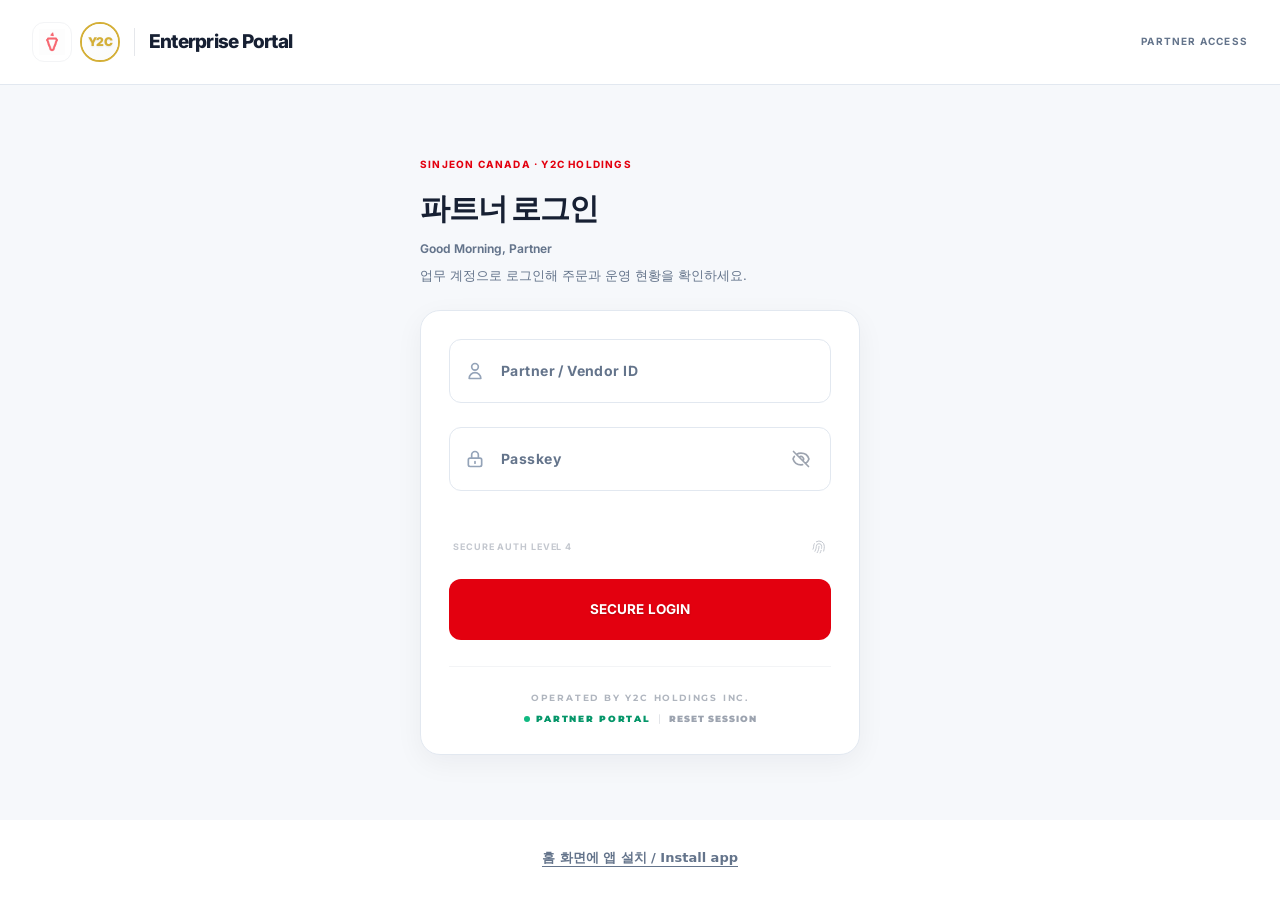
==== commit b4bc2771: "Add files via upload" ====
--- a/index.html
+++ b/index.html
@@ -19,14 +19,14 @@
     <link rel="manifest" href="manifest.json">
     <meta http-equiv="X-UA-Compatible" content="IE=edge">
     <meta name="color-scheme" content="light">
-    <meta name="theme-color" content="#111827">
+    <meta name="theme-color" content="#FFFFFF">
     
     <!-- 🚨 W3C 표준 및 Apple iOS 전용 PWA 메타태그 융합 -->
     <meta name="mobile-web-app-capable" content="yes">
     <meta name="apple-mobile-web-app-capable" content="yes">
-    <meta name="apple-mobile-web-app-status-bar-style" content="black-translucent">
-    <meta name="apple-mobile-web-app-title" content="Y2C Portal">
-    <link rel="apple-touch-icon" href="favicon.png">
+    <meta name="apple-mobile-web-app-status-bar-style" content="default">
+    <meta name="apple-mobile-web-app-title" content="SINJEON Portal">
+    <link rel="apple-touch-icon" sizes="180x180" href="assets/icons/app-180.png">
 
     <meta name="description" content="SINJEON CANADA Enterprise Portal Secure Login Gateway | Operated by Y2C Holdings Inc.">
     <meta name="robots" content="noindex, nofollow">
@@ -233,6 +233,7 @@
     <link rel="stylesheet" href="assets/css/mobile.css">
     <link rel="stylesheet" href="assets/css/tailwind-index.css">
     <link rel="stylesheet" href="assets/css/design-system.css">
+    <link rel="stylesheet" href="assets/css/pwa.css">
 </head>
 
 <body id="mainBody" class="portal-page portal-login selection:bg-[#E3000F] selection:text-white fouc-lock" style="opacity: 0; transition: opacity 0.5s ease-out;">
@@ -588,5 +589,6 @@
     });
     </script>
     <script src="assets/js/mobile.js"></script>
+    <script src="assets/js/pwa.js"></script>
 </body>
 </html>
--- a/assets/css/pwa.css
+++ b/assets/css/pwa.css
@@ -0,0 +1,7 @@
+.pwa-install-footer{position:relative;clear:both;flex-shrink:0;padding:16px 20px max(20px,env(safe-area-inset-bottom));text-align:center;font:600 13px/1.5 system-ui,sans-serif;color:#64748b}
+.pwa-install-footer[hidden]{display:none!important}.pwa-install-footer a{color:inherit;display:inline-flex;align-items:center;min-height:44px;text-decoration:underline;text-underline-offset:4px}
+.pwa-install-page{margin:0;background:#f8f9fa;color:#111827;font:16px/1.6 system-ui,sans-serif;min-height:100dvh;padding:env(safe-area-inset-top) env(safe-area-inset-right) env(safe-area-inset-bottom) env(safe-area-inset-left)}
+.pwa-install-page *{box-sizing:border-box}.pwa-install-page header{background:white;border-bottom:1px solid #e5e7eb;padding:16px 24px;display:flex;align-items:center;gap:12px}.pwa-install-page header img{width:44px;height:44px;border:1px solid #e5e7eb;border-radius:12px}.pwa-install-page header a{color:#111827;text-decoration:none;font-weight:800}
+.pwa-install-page main{max-width:760px;margin:0 auto;padding:32px 20px 40px}.pwa-install-page h1{font-size:clamp(26px,5vw,36px);line-height:1.25;margin:12px 0}.pwa-install-page h2{font-size:19px;margin:0 0 12px}.pwa-eyebrow{font-size:12px;color:#e3000f;font-weight:800;letter-spacing:.12em}.pwa-muted{color:#64748b}.pwa-install-card{background:white;border:1px solid #e5e7eb;border-radius:20px;padding:24px;margin-top:20px;box-shadow:0 8px 24px #11182708}.pwa-install-actions{display:flex;gap:12px;flex-wrap:wrap;margin-top:20px}.pwa-install-actions button,.pwa-install-actions a{font:700 16px/1.4 system-ui;border:1px solid #e5e7eb;border-radius:12px;min-height:48px;padding:12px 20px;text-decoration:none;background:white;color:#111827;text-align:center}.pwa-install-actions button{background:#e3000f;color:white;border-color:#e3000f;cursor:pointer}.pwa-install-actions button:disabled{background:#e5e7eb;color:#64748b;border-color:#e5e7eb;cursor:default}.pwa-install-page :focus-visible{outline:3px solid #e3000f;outline-offset:3px}.pwa-install-page ol{padding-left:24px}.pwa-install-page li{margin:8px 0}.pwa-install-page #installStatus{min-height:26px;overflow-wrap:anywhere}.pwa-install-page small{display:block;color:#64748b}
+@media(max-width:400px){.pwa-install-card{padding:20px}.pwa-install-actions>*{width:100%}}
+@media print{.pwa-install-footer{display:none!important}}
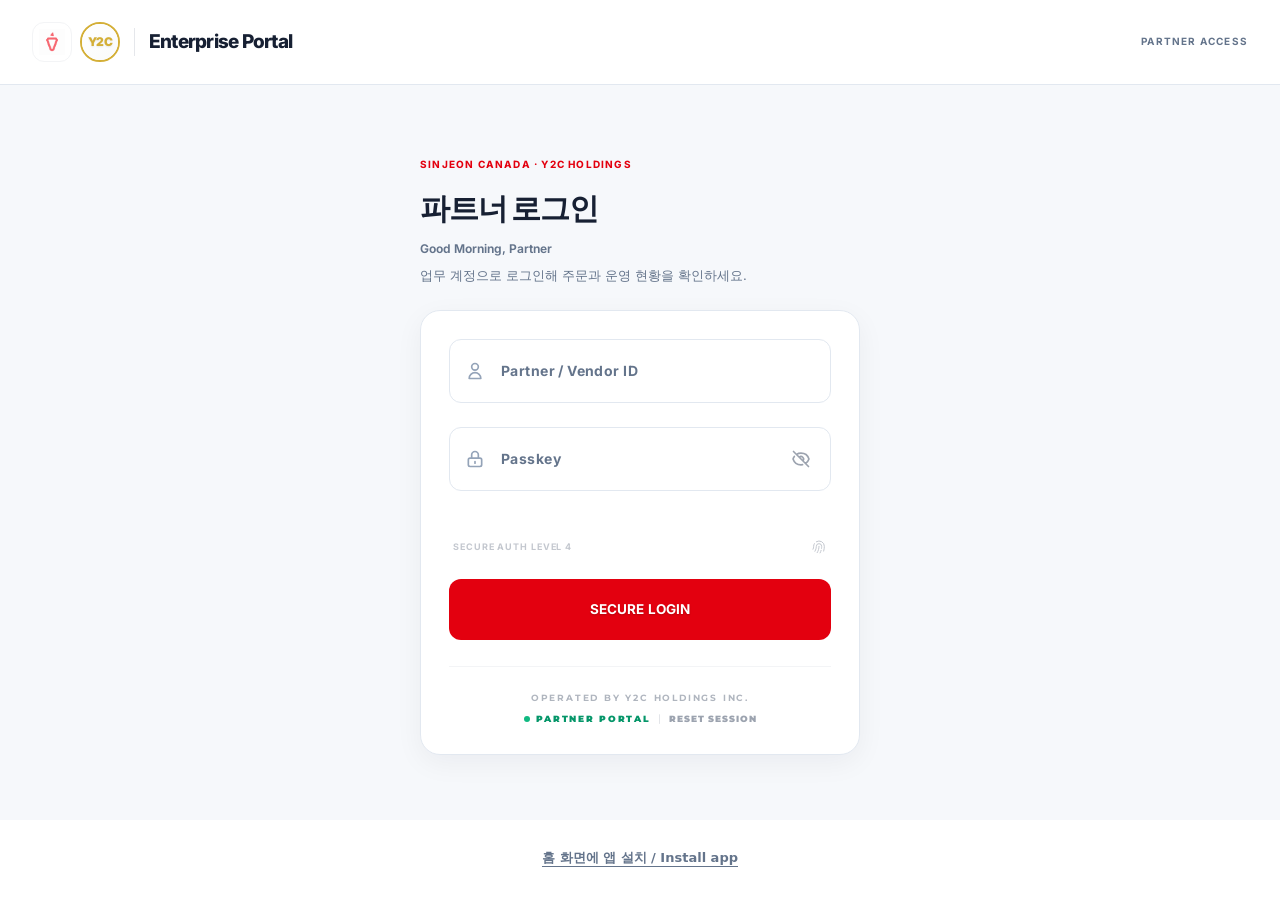
==== commit 9dc2b0fb: "Add files via upload" ====
--- a/index.html
+++ b/index.html
@@ -233,6 +233,7 @@
     <link rel="stylesheet" href="assets/css/mobile.css">
     <link rel="stylesheet" href="assets/css/tailwind-index.css">
     <link rel="stylesheet" href="assets/css/design-system.css">
+    <link rel="stylesheet" href="assets/css/experience.css">
     <link rel="stylesheet" href="assets/css/pwa.css">
 </head>
 
@@ -381,6 +382,7 @@
     <div id="premiumToastContainer"></div>
 
     <!-- 🚨 코어 엔진 바인딩 -->
+    <script src="assets/js/experience.js"></script>
     <script src="assets/js/portal-dialog.js"></script>
     <script src="assets/js/config.js"></script>
     <script src="assets/js/auth.js"></script>
@@ -389,7 +391,7 @@
     <script>
         if ('serviceWorker' in navigator) {
             window.addEventListener('load', () => {
-                navigator.serviceWorker.register('sw.js')
+                navigator.serviceWorker.register('sw.js', {updateViaCache:'none'})
                     .then(reg => console.log('[Y2C PWA] Service Worker Registered.', reg.scope))
                     .catch(err => console.error('[Y2C PWA] SW Registration Failed.', err));
             });
--- a/assets/css/mobile.css
+++ b/assets/css/mobile.css
@@ -39,3 +39,80 @@
 @media print {
  #premiumToastContainer,#toastContainer,#y2c-global-loader {display:none!important;}
 }
+
+/* V88_24_9: single document scroll, bounded catalog cards, reachable navigation. */
+@media screen {
+ .catalog-pagination{display:flex;justify-content:center;align-items:center;gap:20px;padding:20px 0}
+ .catalog-pagination[hidden]{display:none}
+ .catalog-quick-actions{display:flex;gap:8px;flex-wrap:wrap;margin:12px 0}
+ .catalog-quick-actions [aria-pressed=true]{background:#172033;color:white;border-color:#172033}
+ .ux-network{display:flex;gap:10px;align-items:center;flex-wrap:wrap;padding:10px 14px;margin:0 0 12px;background:#f2f5f8;border:1px solid #dce3eb;border-radius:12px;color:#334155;font-size:12px;line-height:1.5}
+ .ux-network[hidden]{display:none}.ux-network[data-state=retrying]{background:#fff8ed;border-color:#edd6af}.ux-network small{color:#64748b}
+ .ux-network-dot{width:8px;height:8px;border-radius:50%;background:#64748b;flex-shrink:0}
+ .ux-network[data-state=retrying] .ux-network-dot{background:#a76906}
+ .ux-network-label{flex:1;min-width:180px}
+ .ux-sync[data-state=clear]{padding:8px 12px;margin-bottom:12px}.ux-sync[data-state=clear]>p{display:none}
+ .ux-mobile-top{display:none}
+ @media(max-width:1023px){
+  :root{--portal-bottom-nav:64px;--portal-dock-height:0px;--portal-header-height:70px}
+  [data-portal-mobile-navigation]{position:fixed;bottom:0;left:0;right:0;z-index:55;display:flex;justify-content:space-evenly;align-items:stretch;gap:2px;padding:6px 6px max(6px,env(safe-area-inset-bottom))!important;border-top:1px solid #e2e8f0;box-shadow:0 -3px 15px #1720330a;white-space:normal;overflow:visible}
+  [data-portal-mobile-navigation] a:not(.hidden){display:flex;align-items:center;justify-content:center;flex:1;min-width:0;min-height:48px;padding:6px;font-size:11px;line-height:1.3;text-align:center;white-space:normal;border-radius:12px}
+  [data-portal-mobile-navigation] a[aria-current=page]{color:#a71f34;background:#fff0f2}
+  #cartActionContainer,#pdfActionContainer{bottom:var(--portal-bottom-nav)!important}
+  #mobileSalesSaveContainer{bottom:var(--portal-bottom-nav)!important}
+  body.portal-page main{padding-top:18px!important;padding-bottom:calc(var(--portal-bottom-nav) + var(--portal-dock-height) + 32px)!important}
+  [data-portal-header]{backdrop-filter:none!important;background:#fff!important}
+  #catalogHeading{display:contents}
+  #catalogHeading>div:first-child{margin-bottom:14px}
+  #catalogHeading h2{font-size:23px;flex-wrap:wrap;gap:8px;line-height:1.3}
+  #catalogHeading p{font-size:12px;margin-top:6px}
+  #catalogToolbar{position:sticky;top:var(--portal-header-height);z-index:25;padding:8px 0;background:#f8f9fb;scroll-margin-top:calc(var(--portal-header-height) + 8px);display:flex;flex-direction:row;align-items:center;gap:8px}
+  #catalogToolbar>div:last-child{min-width:0;flex:1;width:auto}
+  #catalogToolbar #hubSelectorContainer{width:100px;flex-shrink:0}
+  #catalogKpis{gap:8px;margin-bottom:14px}
+  #catalogKpis .kpi-card{padding:12px;border-radius:12px;min-height:0}
+  #catalogKpis .kpi-card>div{font-size:20px;line-height:1.3}
+  #catalogKpis .kpi-card:nth-child(2){display:none}
+  #inventoryComparison{margin:8px 0}
+  [data-mobile-catalog-scroll]{overflow:visible!important;background:transparent;border:0;box-shadow:none;min-height:0;border-radius:0}
+  [data-mobile-catalog-scroll]>div:first-child{display:none!important;min-width:0}
+  #catalogVirtualViewport{width:100%!important;height:auto!important;overflow:visible!important;contain:none!important}
+  #catalogVirtualContainer{position:static!important;height:auto!important;width:100%}
+  #catalogTable{display:block;min-width:0!important;width:100%!important}
+  #catalogTableBody{display:grid;gap:12px;transform:none!important}
+  #catalogTableBody>tr:not(.virtual-row){display:block}#catalogTableBody>tr:not(.virtual-row)>td{display:block;padding:8px}
+  #catalogTableBody .virtual-row{height:auto!important;min-height:0;display:grid;grid-template-columns:minmax(0,1fr) auto;gap:10px 8px;padding:14px;border:1px solid #dce3eb;border-radius:16px;background:white;overflow-wrap:anywhere}
+  #catalogTableBody .virtual-row>td{display:block!important;position:static!important;width:auto!important;min-width:0;padding:0;border:0!important;text-align:left;max-height:none!important;overflow:visible!important}
+  #catalogTableBody .virtual-row>td:nth-child(1){grid-column:1/-1;font-size:11px;color:#64748b}
+  #catalogTableBody .virtual-row>td:nth-child(2){grid-column:1/-1}
+  #catalogTableBody .virtual-row>td:nth-child(2) .truncate-text{max-width:none;white-space:normal;overflow:visible;line-height:1.5;font-size:14px}
+  #catalogTableBody .virtual-row>td:nth-child(3)>div{align-items:flex-start;gap:4px}
+  #catalogTableBody .virtual-row>td:nth-child(4){text-align:right;align-self:center;font-size:17px}
+  #catalogTableBody .virtual-row>td:nth-child(4)::after{content:' / BOX';font-size:10px;font-weight:500;color:#64748b}
+  #catalogTableBody .virtual-row>td:nth-child(5){align-self:center}
+  #catalogTableBody .virtual-row>td:nth-child(6){align-self:start;padding-top:3px}
+  .stock-cell-details{max-height:none!important;overflow:visible!important}
+  .catalog-expiry summary{min-height:44px;font-size:11px;color:#9b2437;cursor:pointer;display:flex;align-items:center}
+  .catalog-expiry>div{display:grid;gap:4px}.catalog-expiry>div>div{white-space:normal}
+  #catalogTableBody .qty-input-wrapper{gap:3px;min-width:144px;width:auto;padding:3px;border:1px solid #dce3eb;background:#f8fafc;border-radius:13px}
+  #catalogTableBody .qty-btn{width:44px!important;height:44px!important;min-height:44px;font-size:22px;border-radius:9px}
+  #catalogTableBody .qty-input{width:42px!important;height:44px;font-size:16px!important;padding:0}
+  #cartActionContainer>div{backdrop-filter:none;padding-bottom:8px!important}
+  #cartActionContainer>div>div{display:grid!important;grid-template-columns:minmax(0,1fr) minmax(130px,45%);gap:12px;padding:10px 16px!important}
+  #cartActionContainer>div>div>div:first-child{display:block}
+  #cartActionContainer>div>div>div:first-child>div:first-child{display:none}
+  #cartActionContainer>div>div>div:first-child>div:last-child{display:block;text-align:left}
+  #cartActionContainer>div>div>div:last-child>div{display:none}
+  #cartActionContainer #btnSubmitCart{padding:12px 8px;font-size:12px;min-height:48px}
+  #cartEstimateNote{padding-bottom:calc(var(--portal-bottom-nav) + 12px)}
+  .ux-mobile-top{position:fixed;right:14px;bottom:calc(var(--portal-bottom-nav) + var(--portal-dock-height) + 12px);z-index:35;display:block;border-radius:50%;width:44px;height:44px;background:white;border:1px solid #dce3eb;box-shadow:0 2px 8px #17203312;color:#334155;font-size:20px}
+  .ux-mobile-top[hidden]{display:none}
+  .mobile-keyboard-open [data-portal-mobile-navigation],.mobile-keyboard-open .ux-mobile-top{display:none!important}
+  .portal-page .ux-table-scroll.ux-mobile-cards{max-height:none;overflow:visible}
+  #invoiceControls{gap:8px}
+  .portal-page dialog{max-height:calc(100dvh - 24px);overscroll-behavior:contain}
+ }
+ @media(min-width:700px) and (max-width:1023px){#catalogTableBody{grid-template-columns:repeat(2,minmax(0,1fr))}#catalogTableBody>tr:not(.virtual-row){grid-column:1/-1}}
+ @media(prefers-reduced-motion:reduce){.ux-mobile-top{scroll-behavior:auto}}
+}
+@media print{.ux-network,.catalog-quick-actions,.catalog-pagination,.ux-mobile-top{display:none!important}}
--- a/assets/css/experience.css
+++ b/assets/css/experience.css
@@ -0,0 +1,55 @@
+/* V88_24_6: a shared, low-motion presentation layer. Screen only; print is untouched. */
+:root{--ux-fast:140ms;--ux-normal:220ms;--ux-slow:300ms;--ux-ease:cubic-bezier(.2,.7,.2,1)}
+@media screen{
+ .portal-page .transition-all,.portal-page .premium-input,.portal-page .sub-nav-btn,.portal-page .btn-solid-red,.portal-page .drop-zone,.portal-page .step-circle{transition-property:color,background-color,border-color,opacity,transform,box-shadow;transition-duration:var(--ux-normal);transition-timing-function:var(--ux-ease)}
+ body.portal-page{transition:none!important}
+ .portal-page .app-shell-enter{animation:ux-enter var(--ux-slow) var(--ux-ease) both;will-change:auto}
+ .portal-page [data-portal-header],.portal-page [data-portal-header] *{animation:none!important;will-change:auto}
+ .portal-page .kpi-card,.portal-page .accelerated-section,.portal-page .tab-section,.portal-page .glass-lock-overlay{will-change:auto}
+ .portal-page .shimmer-bg{background:#e8edf3;animation:ux-breathe 1.8s ease-in-out 3}
+ .portal-page .animate-pulse{animation:ux-breathe 1.8s ease-in-out 3}
+ .portal-page dialog[open]{animation:ux-dialog var(--ux-normal) var(--ux-ease)}
+ .portal-page dialog::backdrop{animation:ux-fade var(--ux-fast) ease-out}
+ .portal-page :is(#recipeModalPanel,#itemModalPanel,#statusModalPanel){transition-property:opacity,transform;transition-duration:var(--ux-normal);transition-timing-function:var(--ux-ease);will-change:auto}
+ .portal-page button{touch-action:manipulation}
+ .portal-page button:disabled{cursor:not-allowed}
+ .portal-page button[aria-busy=true]{opacity:.65;cursor:progress}
+ .portal-page :is(summary,button,a,input,select,textarea):focus-visible{outline:3px solid #b7000c;outline-offset:3px}
+ .ux-sr-only{position:absolute!important;width:1px;height:1px;overflow:hidden;clip-path:inset(50%);white-space:nowrap}
+ .ux-skip{position:fixed;left:16px;top:12px;clip-path:inset(50%);width:1px;height:1px;overflow:hidden;z-index:100010;background:#172033;color:white;padding:12px 20px;border-radius:10px}.ux-skip:focus{clip-path:none;width:auto;height:auto}
+ .ux-button{border:1px solid #cbd5e1;border-radius:10px;padding:10px 16px;min-height:44px;background:white;color:#172033;font-size:13px;font-weight:650;cursor:pointer}
+ .ux-button:hover:not(:disabled){background:#f6f8fb}
+ .ux-stats{display:grid;grid-template-columns:repeat(4,minmax(0,1fr));gap:12px;margin:20px 0}
+ .ux-stat{border:1px solid #e2e8f0;border-radius:16px;background:#fafbfc;padding:20px;min-width:0}
+ .ux-stat-label{font-size:12px;font-weight:600;color:#526174;margin:0 0 12px}.ux-stat-value{display:block;font-size:clamp(24px,2.8vw,34px);font-weight:800;letter-spacing:-.045em;line-height:1.2;font-variant-numeric:tabular-nums;overflow-wrap:anywhere}
+ .ux-stat-note{color:#64748b;font-size:11px;margin:10px 0 0;line-height:1.6}.ux-stat-attention{border-color:#f4d5a6;background:#fffbf4}.ux-stat-attention .ux-stat-value{color:#946000}.ux-stat-ok .ux-stat-value{color:#146c43}
+ .ux-section-title{font-size:16px;font-weight:750;margin:24px 0 8px}.ux-muted{font-size:12px;color:#64748b;line-height:1.6}.ux-chips{display:flex;gap:8px;flex-wrap:wrap;margin:12px 0}
+ .ux-chip,.ux-status{display:inline-flex;align-items:center;border-radius:8px;border:1px solid #dce3eb;background:#f6f8fb;color:#475569;font-size:11px;font-weight:650;padding:5px 9px;gap:6px}
+ .ux-status[data-status=SHIPPED],.ux-status[data-status=COMPLETED]{color:#146c43;background:#edf8f1;border-color:#cce8d6}.ux-status[data-status=CANCELED]{color:#64748b}.ux-status[data-status=PENDING]{color:#946000;background:#fffbef;border-color:#ecdbae}
+ .ux-skeleton{display:grid;gap:12px;padding:24px;min-height:168px}.ux-skeleton-line{height:24px;background:#e8edf3;border-radius:8px;animation:ux-breathe 1.8s ease-in-out 3}.ux-skeleton-line:nth-child(3){width:75%}.ux-skeleton-line:last-child{width:50%}
+ .ux-empty{text-align:center;border:1px dashed #cbd5e1;border-radius:16px;padding:28px 20px;margin:16px 0;min-height:160px}.ux-empty-icon{display:block;color:#94a3b8;font-size:28px}.ux-empty h3{font-size:15px;font-weight:750;margin:8px}.ux-empty p{font-size:13px;color:#64748b;max-width:560px;margin:10px auto;line-height:1.7;overflow-wrap:anywhere}
+ .ux-sync{border:1px solid #dae5df;border-radius:14px;background:#f5faf7;padding:14px 16px;margin:0 0 20px;font-size:12px;color:#475569;overflow-wrap:anywhere}.ux-sync[hidden]{display:none!important}.ux-sync-head{display:flex;align-items:center;gap:8px;color:#263b30}.ux-sync-dot{width:8px;height:8px;background:#35825a;border-radius:50%;flex-shrink:0}.ux-sync p{margin:6px 0;line-height:1.65}.ux-sync[data-state=waiting],.ux-sync[data-state=attention]{background:#fffbf3;border-color:#ecd9b7}.ux-sync[data-state=attention] .ux-sync-dot,.ux-sync[data-state=waiting] .ux-sync-dot{background:#ad750a}.ux-sync summary{cursor:pointer;min-height:44px;display:flex;align-items:center;text-decoration:underline;text-underline-offset:3px}.ux-queue-row{padding:12px 0;border-top:1px solid #e5ddce;display:grid;gap:6px}.ux-sync .ux-button{margin-top:8px}
+ .ux-table-scroll{overflow:auto;max-height:460px;overscroll-behavior:contain;scrollbar-gutter:stable}
+ .ux-data-table{width:100%;min-width:650px;border-collapse:separate;border-spacing:0;text-align:left}
+ .ux-data-table th{position:sticky;top:0;z-index:2;background:#f6f8fb;padding:12px;font-size:11px}
+ .ux-data-table :is(th,td):first-child{position:sticky;left:0;background:#fafbfc;z-index:1;max-width:170px;overflow-wrap:anywhere}.ux-data-table th:first-child{z-index:3}
+ .ux-data-table td{padding:12px;border-bottom:1px solid #edf0f4;vertical-align:top;font-size:12px;overflow-wrap:anywhere;max-width:420px;white-space:pre-wrap}.ux-data-table tbody tr:hover td{background:#f7f9fc}
+ .ux-table-caption{font-size:11px;color:#64748b;padding:8px 16px}.ux-log-detail{white-space:pre-wrap;overflow-wrap:anywhere}.ux-log-detail summary{background:transparent!important;padding:4px!important;min-height:32px;font-weight:500!important}
+ .portal-page .order-history-card>summary{display:flex;flex-wrap:wrap;align-items:center;gap:8px 12px;cursor:pointer;padding:18px 20px;background:white}.ux-order-id{font-family:ui-monospace,monospace;font-size:11px;color:#64748b;overflow-wrap:anywhere;flex-basis:100%}.ux-order-client{font-size:15px;font-weight:750;flex:1;min-width:0}.ux-order-total{font-size:18px;font-weight:800;font-variant-numeric:tabular-nums}.ux-order-toggle{font-size:11px;color:#64748b}.order-history-card[open] .ux-order-toggle{color:#b7000c}
+ .ux-stepper{list-style:none;display:grid;grid-template-columns:repeat(5,minmax(0,1fr));gap:8px;padding:20px!important;margin:0!important;counter-reset:step}.ux-stepper li{position:relative;font-size:11px;color:#64748b;line-height:1.5;padding-top:32px}.ux-stepper li:before{counter-increment:step;content:counter(step);position:absolute;top:0;left:0;border:1px solid #cbd5e1;border-radius:50%;width:24px;height:24px;display:grid;place-items:center;background:white;font-weight:700;z-index:1}.ux-stepper li:not(:last-child):after{content:'';position:absolute;height:2px;background:#e2e8f0;top:11px;left:26px;right:-8px}.ux-stepper li[data-done=true]:before{background:#172033;color:white;border-color:#172033}.ux-stepper li[aria-current=step]{color:#b7000c;font-weight:750}.ux-stepper li[aria-current=step]:before{background:#e3000f;color:#fff;border-color:#e3000f}
+ .ux-order-totals{display:flex;justify-content:flex-end;gap:20px;flex-wrap:wrap;padding:16px 20px;border-top:1px solid #e2e8f0;background:#fafbfc;font-size:12px}.ux-order-totals strong{display:block;font-size:16px;color:#172033;font-variant-numeric:tabular-nums}.ux-order-totals span{color:#64748b}
+ .ux-stock-summary{display:grid;grid-template-columns:repeat(3,minmax(0,1fr));gap:12px;margin:16px 0}.ux-stock-summary .ux-stat{padding:16px}.ux-stock-summary .ux-stat-value{font-size:26px}
+ .ux-stock-meter{height:5px;border-radius:6px;background:#e2e8f0;overflow:hidden;margin-top:8px}.ux-stock-meter>span{display:block;height:100%;background:#b7000c;width:var(--reserved-width,0%)}
+ #orderFilterQuery{flex:1;min-width:180px}
+ .ux-filter-bar{display:flex;align-items:center;justify-content:space-between;gap:10px;flex-wrap:wrap;margin:12px 0;font-size:12px;color:#64748b}.ux-filter-bar button{min-height:44px;border:1px solid #dce3eb;padding:8px 12px;border-radius:10px;background:white;color:#172033}.ux-filter-bar input,.ux-filter-bar select{min-height:44px;max-width:100%;border:1px solid #cbd5e1;border-radius:10px;padding:8px 12px;background:white;font-size:14px}
+ .ux-sync-outside{width:calc(100% - 32px);max-width:1536px;margin:20px auto 0}
+ @media(max-width:1023px){#invoiceControls{position:static;top:auto}}
+ @media(max-width:900px){.ux-stats{grid-template-columns:repeat(2,minmax(0,1fr))}}
+ @media(max-width:600px){.ux-stat{padding:14px}.ux-stat-value{font-size:25px}.ux-stock-summary{gap:6px}.ux-stock-summary .ux-stat{padding:12px 8px}.ux-stock-summary .ux-stat-label{font-size:10px}.ux-stock-summary .ux-stat-value{font-size:22px}.ux-stock-summary .ux-stat-note{font-size:10px}.ux-stepper{gap:5px;padding:16px!important}.ux-stepper li{font-size:10px}.ux-order-totals{justify-content:space-between;gap:12px}.portal-page .order-history-card>summary{padding:16px;gap:10px}.ux-order-client{font-size:13px}.ux-order-total{font-size:16px}.ux-stepper li:before{width:22px;height:22px}.ux-table-scroll.ux-mobile-cards{max-height:600px}.ux-mobile-cards .ux-data-table{min-width:0}.ux-mobile-cards .ux-data-table thead{position:absolute;width:1px;height:1px;overflow:hidden;clip-path:inset(50%)}.ux-mobile-cards .ux-data-table tbody{display:block}.ux-mobile-cards .ux-data-table tr{display:block;margin:10px;border:1px solid #e2e8f0;border-radius:12px;background:white;overflow:hidden}.ux-mobile-cards .ux-data-table td{display:grid;grid-template-columns:minmax(76px,30%) minmax(0,1fr);gap:10px;position:static!important;max-width:none!important;padding:10px 12px;background:white!important}.ux-mobile-cards .ux-data-table td:before{content:attr(data-label);font-size:11px;font-weight:650;color:#64748b}.ux-mobile-cards .ux-data-table td>div{min-width:0}.ux-filter-bar{align-items:stretch}.ux-filter-bar input{width:100%}}
+ @keyframes ux-enter{from{opacity:0;transform:translateY(6px)}to{opacity:1;transform:none}}
+ @keyframes ux-dialog{from{opacity:0;transform:translateY(8px) scale(.99)}to{opacity:1;transform:none}}
+ @keyframes ux-fade{from{opacity:0}to{opacity:1}}
+ @keyframes ux-breathe{0%,100%{opacity:1}50%{opacity:.55}}
+ @media(prefers-reduced-motion:reduce){.portal-page *,.portal-page *::before,.portal-page *::after{animation:none!important;transition:none!important;scroll-behavior:auto!important}.portal-page .app-shell-enter,.portal-page .cinematic-enter{opacity:1!important;transform:none!important}}
+}
+@media print{.ux-skip,.ux-sync,.ux-filter-bar{display:none!important}}
--- a/assets/css/pwa.css
+++ b/assets/css/pwa.css
@@ -5,3 +5,8 @@
 .pwa-install-page main{max-width:760px;margin:0 auto;padding:32px 20px 40px}.pwa-install-page h1{font-size:clamp(26px,5vw,36px);line-height:1.25;margin:12px 0}.pwa-install-page h2{font-size:19px;margin:0 0 12px}.pwa-eyebrow{font-size:12px;color:#e3000f;font-weight:800;letter-spacing:.12em}.pwa-muted{color:#64748b}.pwa-install-card{background:white;border:1px solid #e5e7eb;border-radius:20px;padding:24px;margin-top:20px;box-shadow:0 8px 24px #11182708}.pwa-install-actions{display:flex;gap:12px;flex-wrap:wrap;margin-top:20px}.pwa-install-actions button,.pwa-install-actions a{font:700 16px/1.4 system-ui;border:1px solid #e5e7eb;border-radius:12px;min-height:48px;padding:12px 20px;text-decoration:none;background:white;color:#111827;text-align:center}.pwa-install-actions button{background:#e3000f;color:white;border-color:#e3000f;cursor:pointer}.pwa-install-actions button:disabled{background:#e5e7eb;color:#64748b;border-color:#e5e7eb;cursor:default}.pwa-install-page :focus-visible{outline:3px solid #e3000f;outline-offset:3px}.pwa-install-page ol{padding-left:24px}.pwa-install-page li{margin:8px 0}.pwa-install-page #installStatus{min-height:26px;overflow-wrap:anywhere}.pwa-install-page small{display:block;color:#64748b}
 @media(max-width:400px){.pwa-install-card{padding:20px}.pwa-install-actions>*{width:100%}}
 @media print{.pwa-install-footer{display:none!important}}
+.pwa-update-notice{position:relative;clear:both;margin:16px auto;padding:16px;max-width:720px;border:1px solid #fecdd3;border-radius:16px;background:#fff1f2;color:#334155;font:500 14px/1.6 system-ui,sans-serif;overflow-wrap:anywhere;box-sizing:border-box}
+.pwa-update-notice p{margin:0 0 8px}.pwa-update-notice a,.pwa-update-notice button{display:inline-flex;align-items:center;justify-content:center;min-height:44px;padding:8px 12px;margin:4px;font:600 14px/1.4 system-ui,sans-serif;background:#fff;border:1px solid #e2e8f0;border-radius:10px;color:#9f1239;text-decoration:none;cursor:pointer}.pwa-update-notice button[hidden]{display:none}.pwa-update-notice :focus-visible{outline:3px solid #e3000f;outline-offset:3px}
+@media print{.pwa-update-notice{display:none!important}}
+
+.pwa-install-actions [hidden]{display:none!important}.pwa-install-actions [aria-disabled="true"]{opacity:.6;cursor:wait}.pwa-install-page details{margin-top:16px;overflow-wrap:anywhere}.pwa-install-page summary{min-height:44px;cursor:pointer;font-weight:700}.pwa-install-page code{overflow-wrap:anywhere}#apkDownloadStatus{min-height:48px;overflow-wrap:anywhere}#apkDownloadStatus[data-kind="error"]{color:#b91c1c}#apkDownloadStatus[data-kind="success"]{color:#166534}
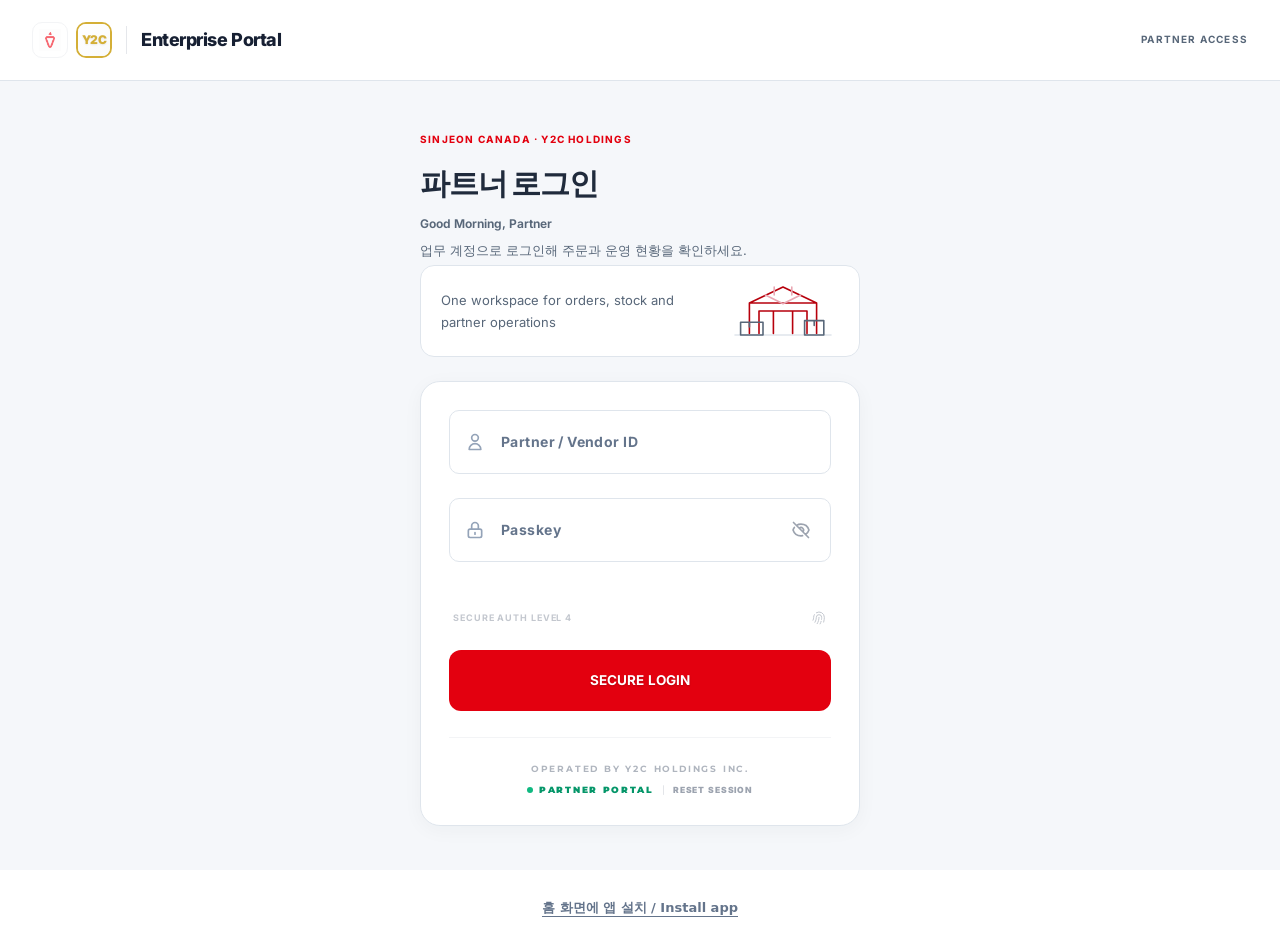
==== commit 5560a71a: "Add files via upload V88.27 UI3 웹 업데이트" ====
--- a/index.html
+++ b/index.html
@@ -235,6 +235,8 @@
     <link rel="stylesheet" href="assets/css/design-system.css">
     <link rel="stylesheet" href="assets/css/experience.css">
     <link rel="stylesheet" href="assets/css/pwa.css">
+    <link rel="stylesheet" href="assets/css/workspace-ui.css">
+    <script defer src="assets/js/workspace-ui.js"></script>
 </head>
 
 <body id="mainBody" class="portal-page portal-login selection:bg-[#E3000F] selection:text-white fouc-lock" style="opacity: 0; transition: opacity 0.5s ease-out;">
--- a/assets/css/mobile.css
+++ b/assets/css/mobile.css
@@ -116,3 +116,30 @@
  @media(prefers-reduced-motion:reduce){.ux-mobile-top{scroll-behavior:auto}}
 }
 @media print{.ux-network,.catalog-quick-actions,.catalog-pagination,.ux-mobile-top{display:none!important}}
+
+/* Queue results remain reachable without adding a second scrolling surface. */
+@media screen {
+ #mutationSyncStatus,#portalNetworkStatus{scroll-margin-top:calc(var(--portal-header-height,80px) + 18px)}
+ .ux-status-shortcut{position:fixed;left:max(14px,env(safe-area-inset-left,0px));bottom:calc(var(--portal-bottom-nav,0px) + var(--portal-dock-height,0px) + 12px);z-index:35;max-width:min(360px,calc(100vw - 86px));min-height:44px;padding:10px 14px;border:1px solid #dce3eb;border-radius:14px;background:#fff;color:#334155;font-size:12px;font-weight:700;line-height:1.5;text-align:left;box-shadow:0 2px 8px #17203312;overflow-wrap:anywhere}
+ .ux-status-shortcut[hidden]{display:none!important}
+ .ux-status-shortcut[data-state=attention]{border-color:#ecd9b7;background:#fffbf3;color:#80530a}
+ .ux-status-shortcut:focus-visible{outline:3px solid #a71f34;outline-offset:3px}
+ @media(max-width:1023px){
+  .catalog-quick-actions{position:sticky;top:calc(var(--portal-header-height) + var(--portal-toolbar-height,60px));z-index:24;background:#f8f9fb;padding:6px 0;margin:0 0 12px;gap:8px}
+  .catalog-quick-actions .ux-button{flex:1;min-height:44px;white-space:normal;line-height:1.4;padding:10px 8px}
+  .mobile-keyboard-open .ux-status-shortcut{display:none!important}
+  #mutationSyncStatus:focus,#portalNetworkStatus:focus{outline:2px solid #a71f34;outline-offset:4px}
+ }
+ @media(max-height:500px){.catalog-quick-actions{position:static}}
+}
+@media print{.ux-status-shortcut{display:none!important}}
+
+@media screen and (max-width:1023px){[data-portal-mobile-navigation] .ux-nav-orders{flex:1;min-width:0;min-height:48px;padding:6px;border:0;border-radius:12px;background:#fff0f2;color:#9b2437;font-size:11px;font-weight:700;line-height:1.3;white-space:normal}#orderHistorySection{scroll-margin-top:calc(var(--portal-header-height) + 12px)}}
+
+/* Previous read values are labelled separately from durable write status. */
+.ux-read-freshness{display:flex;align-items:center;justify-content:space-between;gap:.75rem;padding:.8rem 1rem;margin:0 0 1rem;border:1px solid #ddcaa8;border-radius:14px;background:#fffaf0;color:#654b24;font-size:.8125rem;font-weight:500;line-height:1.55;overflow-wrap:anywhere;}
+.ux-read-freshness[hidden]{display:none!important;}
+.ux-read-freshness p{margin:0;flex:1;min-width:0;}
+.ux-read-freshness .ux-button{flex-shrink:0;min-height:44px;white-space:normal;}
+@media(max-width:600px){.ux-read-freshness{align-items:stretch;flex-direction:column;}.ux-read-freshness .ux-button{align-self:flex-start;}}
+@media print{.ux-read-freshness{display:none!important;}}
--- a/assets/css/workspace-ui.css
+++ b/assets/css/workspace-ui.css
@@ -0,0 +1,138 @@
+/* SINJEON workspace UI 1. Shared screen hierarchy; invoice/PDF paper is excluded. */
+:root{
+ --workspace-red:#E3000F;--workspace-red-hover:#b7000c;--workspace-ink:#202b3c;
+ --workspace-muted:#586779;--workspace-line:#dfe5ec;--workspace-bg:#f5f7fa;
+ --workspace-soft:#fff1f3;--workspace-success:#176544;--workspace-warning:#80520b;
+ --workspace-radius:16px;--workspace-shadow:0 4px 20px rgb(24 39 58 / 4%);
+}
+@media screen{
+ .portal-page{--portal-brand:var(--workspace-red);--portal-brand-hover:var(--workspace-red-hover);--portal-ink:var(--workspace-ink);--portal-muted:var(--workspace-muted);--portal-border:var(--workspace-line);--portal-background:var(--workspace-bg);--sinjeon-pink:var(--workspace-red);--sinjeon-pink-dark:var(--workspace-red-hover);--portal-radius:var(--workspace-radius);--portal-shadow:var(--workspace-shadow)}
+ .portal-page [hidden]{display:none!important}
+ .portal-page main{min-width:0}
+ .portal-page :is(button,input,textarea,select){font-family:inherit}
+ .portal-page :is(.btn-solid-red,.btn-login,.portal-dialog-confirm){background:var(--workspace-red);border-color:var(--workspace-red)}
+ .portal-page :is(.btn-solid-red,.btn-login,.portal-dialog-confirm):hover:not(:disabled){background:var(--workspace-red-hover)}
+ .portal-page :is(button,a,input,textarea,select,summary):focus-visible{outline:3px solid var(--workspace-red-hover);outline-offset:3px}
+ .portal-page [data-portal-header-row]{max-width:1480px;min-height:76px;padding-block:10px;gap:18px}
+ .portal-page [data-portal-brand]>:first-child>div{width:36px;height:36px;min-width:36px;border-radius:10px}
+ .portal-page [data-portal-brand]>:last-child>:first-child{font-size:18px;letter-spacing:-.025em}
+ .portal-page [data-portal-navigation] .nav-link{font-size:12px;letter-spacing:0;min-height:44px}
+ .portal-page [data-portal-account]>:last-child{background:#f7f9fb;border:1px solid var(--workspace-line);box-shadow:none}
+ .portal-page [data-portal-account] #userRoleBadge{color:var(--workspace-red-hover);background:var(--workspace-soft);border-color:#f3cbd3}
+ .portal-page [data-portal-account] #logoutBtn{min-width:44px;min-height:44px;font-size:11px;letter-spacing:0}
+ .portal-page .workspace-bar{margin:0 0 24px;padding:20px 22px;border:1px solid var(--workspace-line);border-radius:var(--workspace-radius);background:#fff;box-shadow:var(--workspace-shadow);min-width:0}
+ .workspace-bar-heading{display:flex;gap:16px;justify-content:space-between;align-items:center;margin-bottom:16px}
+ .workspace-bar h1{font-size:23px;font-weight:750;letter-spacing:-.035em;line-height:1.35;margin:0}
+ .workspace-bar p{font-size:13px;line-height:1.65;color:var(--workspace-muted);margin:5px 0 0}
+ .workspace-bar .workspace-eyebrow{font-size:10px;font-weight:750;letter-spacing:.12em;color:var(--workspace-red-hover);margin:0 0 5px}
+ .workspace-links{display:grid;grid-template-columns:repeat(4,minmax(0,1fr));gap:10px}
+ .workspace-link{display:flex;align-items:center;gap:12px;padding:12px 14px;min-width:0;min-height:60px;border:1px solid var(--workspace-line);border-radius:12px;color:var(--workspace-ink);background:#fff;text-align:left;text-decoration:none;cursor:pointer;transition:background-color .16s,border-color .16s}
+ .workspace-link:hover{border-color:#c896a0;background:#fff9fa}
+ .workspace-link:first-child{background:var(--workspace-soft);border-color:#f2cdd4}
+ .workspace-link strong{display:block;font-size:13px;font-weight:700;line-height:1.4}
+ .workspace-link small{display:block;font-size:11px;line-height:1.5;color:var(--workspace-muted);margin-top:3px}
+ .workspace-icon{width:22px;height:22px;flex:none;color:var(--workspace-red-hover)}
+ .workspace-art{width:112px;height:64px;flex:none;color:var(--workspace-red-hover)}
+ .workspace-section-head{display:flex;align-items:flex-start;justify-content:space-between;gap:16px;margin-bottom:14px}
+ .workspace-section-head>div{min-width:0}.workspace-section-head h2{margin:0!important;line-height:1.35}.workspace-section-head p{font-size:13px;color:var(--workspace-muted);line-height:1.7;margin:7px 0 0}
+ .portal-page .workspace-section-head>button{flex:none;margin:0!important;background:#fff;border:1px solid var(--workspace-line);border-radius:10px;min-height:44px;padding:10px 14px;font-size:12px;font-weight:650;color:var(--workspace-ink)}
+ .portal-page :is(#operationsMonitor,#orderHistorySection){padding:24px!important;border-radius:var(--workspace-radius)!important;margin-bottom:24px!important}
+ .portal-page :is(#operationsTitle,#orderHistoryTitle){font-size:22px!important;font-weight:750!important}
+ .portal-page :is(#operationsMessage,#orderHistoryMessage){font-size:12px;background:#f6f8fb;color:var(--workspace-muted);border:1px solid #eaf0f5;border-radius:10px;line-height:1.65}
+ .portal-page #hqInterventionLabel{padding:12px 14px;background:#fff8ed;border:1px solid #ead8b6;border-radius:10px;color:#76500f;line-height:1.6;margin:8px 0}
+ .portal-page #hqIntervention{accent-color:var(--workspace-red)}
+ .portal-page .ux-stats{gap:12px;margin:18px 0}.portal-page .ux-stat{border-radius:12px;box-shadow:none;background:#f8fafc}
+ .portal-page .ux-stat-attention{background:#fff8ed;border-color:#ead8b6}.portal-page .ux-stat-label{color:var(--workspace-muted);font-size:12px}.portal-page .ux-stat-value{font-weight:750;font-size:clamp(24px,2.6vw,32px)}
+ .portal-page .ux-stat-note{font-size:12px;line-height:1.6}.portal-page .ux-stat-ok .ux-stat-value{color:var(--workspace-success)}
+ .portal-page :is(.premium-card,.solid-panel,.recipe-card,.kpi-card){border-radius:var(--workspace-radius);box-shadow:var(--workspace-shadow)}
+ .portal-page .kpi-card:hover{transform:none;box-shadow:var(--workspace-shadow)}
+ .portal-page .premium-input{border-radius:10px!important;font-size:14px;min-height:46px}
+ .portal-page :is(#catalogSearchInput,#recipeSearchInput){border-radius:10px!important;background:#fff;font-weight:500}
+ .portal-page #catalogHeading h2{font-size:26px!important;line-height:1.35;letter-spacing:-.035em}
+ .portal-page #catalogToolbar{gap:10px}.portal-page .catalog-quick-actions{gap:8px}
+ .portal-page :is(.ux-filter-bar,.catalog-quick-actions) button{font-size:12px;line-height:1.5;border-radius:10px;font-weight:650}
+ .portal-page .ux-filter-bar{padding:14px;background:#f8fafc;border:1px solid var(--workspace-line);border-radius:12px;gap:10px}
+ .portal-page .ux-filter-bar :is(input,select){background:white;border-color:#cbd5e1;border-radius:9px;min-height:44px}
+ .portal-page #orderFilterCount{flex-basis:100%;font-size:12px}
+ .portal-page .workspace-pagination{display:flex;justify-content:flex-end;gap:8px;padding-top:12px;border-top:1px solid var(--workspace-line)}
+ .portal-page .workspace-pagination button{margin:0!important;min-width:92px}
+ .portal-page .workspace-table-region{overflow:auto;border:1px solid var(--workspace-line);border-radius:12px;scrollbar-gutter:stable;overscroll-behavior-x:contain}
+ .portal-page .workspace-table-region:focus-visible{outline:3px solid var(--workspace-red-hover);outline-offset:3px}
+ .portal-page :is(.enterprise-table,.ux-data-table){border-spacing:0;width:100%;font-variant-numeric:tabular-nums}
+ .portal-page :is(.enterprise-table,.ux-data-table) th{color:var(--workspace-muted);font-size:12px;font-weight:650;letter-spacing:0;text-transform:none;background:#f4f7fa;border-bottom:1px solid var(--workspace-line);line-height:1.5;padding:13px 14px}
+ .portal-page .workspace-table-region th{position:sticky;top:0;z-index:2}
+ .portal-page :is(.enterprise-table,.ux-data-table) td{font-size:13px;line-height:1.6;border-bottom-color:#e9edf2}
+ .portal-page .workspace-number{text-align:right;font-variant-numeric:tabular-nums}
+ .portal-page .workspace-scroll-hint{font-size:12px;color:var(--workspace-muted);margin:8px 0;display:flex;gap:8px;align-items:center}
+ .portal-page .workspace-scroll-hint::before{content:'↔';font-size:17px}
+ .portal-page .ux-table-scroll{border-radius:10px;border:1px solid #e8edf2}
+ .portal-page .order-history-card{border:1px solid var(--workspace-line);border-radius:14px;padding:0;margin:14px 0;background:#fff}
+ .portal-page .order-history-card>summary{background:white;padding:18px 20px;gap:8px 12px;min-height:88px}
+ .portal-page .order-history-card[open]>summary{background:#fafbfc;border-bottom:1px solid var(--workspace-line)}
+ .portal-page .order-history-card .ux-order-id{font-size:11px;color:var(--workspace-muted)}
+ .portal-page .ux-order-total{font-size:18px;font-weight:750}
+ .portal-page .ux-status{font-size:12px;font-weight:650;border-radius:8px;line-height:1.45}
+ .portal-page .ux-status[data-status=CONFIRMED]{background:#eef4ff;border-color:#cad9f4;color:#30578d}
+ .portal-page .ux-status[data-status=PREPARING]{background:#f2efff;border-color:#d9d0f2;color:#60458d}
+ .portal-page .ux-status[data-status=PENDING]{background:#fff8e9;border-color:#ecdaa7;color:var(--workspace-warning)}
+ .portal-page .ux-status[data-status=SHIPPED],.portal-page .ux-status[data-status=COMPLETED]{background:#eff8f2;border-color:#c9e2d2;color:var(--workspace-success)}
+ .portal-page .ux-status[data-status=CANCELED]{background:#f3f5f7;border-color:#dfe5ec;color:#586779}
+ .portal-page .ux-order-totals{padding:18px 20px;gap:24px;background:#f7f9fb}.portal-page .ux-order-totals strong{font-size:17px}
+ .portal-page #orderHistorySection [data-order-status]{background:var(--workspace-red);border-color:var(--workspace-red);color:#fff;font-weight:700}
+ .portal-page #orderHistorySection [data-cancel-item]{background:white;color:var(--workspace-red-hover);border-color:#eac4cc}
+ .portal-page .ux-order-audit{margin:12px 18px;border:1px solid var(--workspace-line);border-radius:10px;overflow:hidden}
+ .portal-page .ux-order-audit>summary{background:#fafbfc;padding:12px 14px;color:var(--workspace-muted);font-size:12px}
+ .portal-page .ux-empty{border-style:solid;border-color:var(--workspace-line);background:#fafcfd;border-radius:12px;padding:28px 18px;min-height:150px}
+ .portal-page .ux-empty-icon{display:flex;justify-content:center;margin-bottom:10px;color:var(--workspace-red-hover)}
+ .portal-page .ux-empty-icon svg{width:80px;height:56px}.portal-page .ux-empty h3{font-size:15px;font-weight:700}.portal-page .ux-empty p{font-size:13px;color:var(--workspace-muted)}
+ .portal-page #adminSubNav{padding:6px;gap:6px;border:1px solid var(--workspace-line);border-radius:12px;background:#eef2f6;margin-bottom:18px}
+ .portal-page #adminSubNav .sub-nav-btn{text-transform:none;min-height:44px;padding:11px 16px;font-size:12px;letter-spacing:0;border:1px solid transparent;border-radius:8px;background:transparent;color:var(--workspace-muted);box-shadow:none}
+ .portal-page #adminSubNav .sub-nav-btn.active{background:white;border-color:#dce3eb;color:var(--workspace-red-hover);box-shadow:0 1px 3px #20304008}
+ .portal-page .tab-section{border-radius:var(--workspace-radius);border-color:var(--workspace-line)}
+ .portal-page #dropZone{min-height:176px;padding:28px 18px;border:1.5px dashed #c4cdd9;background:#f8fafc;border-radius:14px}
+ .portal-page #dropZone:focus-within{outline:3px solid var(--workspace-red-hover);outline-offset:3px}
+ .portal-page :is(.portal-dialog,.order-review-dialog,.y2c-price-review){border-radius:16px!important}
+ .portal-page :is(.portal-dialog-head,.order-review-head){background:#fafbfc;border-color:var(--workspace-line)}
+ .portal-page :is(.portal-dialog-actions,.order-review-actions){gap:10px;background:#fff}
+ .portal-page :is(.portal-dialog-close,.order-review-close){border-radius:10px;width:44px;height:44px;color:var(--workspace-muted)}
+ .portal-page .portal-login-intro h1{font-size:30px;font-weight:750}.portal-login .workspace-login-art{width:100%;height:92px;display:flex;align-items:center;justify-content:space-between;margin:0 0 20px;padding:16px 20px;border-radius:14px;border:1px solid var(--workspace-line);background:#fff}
+ .workspace-login-art p{font-size:12px;color:var(--workspace-muted);line-height:1.7;max-width:240px;margin:0}
+ .portal-page .workspace-support-header{display:flex;align-items:center;padding:18px max(20px,calc((100vw - 1420px)/2));min-height:76px;border-bottom:1px solid var(--workspace-line);background:#fff}
+ .workspace-support-header>a{display:flex;align-items:center;gap:12px;color:var(--workspace-ink);text-decoration:none;font-size:18px;font-weight:750;letter-spacing:-.025em}
+ .workspace-support-header img{width:36px;height:36px;border-radius:10px}.workspace-support-header small{display:block;font-size:10px;font-weight:600;letter-spacing:.07em;color:var(--workspace-muted);margin-top:3px}
+ .portal-support{margin:0;background:var(--workspace-bg)!important;font-family:var(--portal-font,Inter,-apple-system,BlinkMacSystemFont,'Segoe UI',sans-serif);color:var(--workspace-ink);line-height:1.65}
+ .portal-support main{max-width:920px;margin:0 auto;padding:36px 20px 56px!important}.portal-support h1{font-size:30px;letter-spacing:-.035em;font-weight:750;margin:8px 0 12px}.portal-support h2{font-size:18px;font-weight:700;margin:0 0 12px}
+ .portal-support :is(.card,.pwa-install-card){background:#fff;border:1px solid var(--workspace-line);border-radius:16px;padding:24px;box-shadow:var(--workspace-shadow);margin:20px 0}
+ .portal-support :is(.actions,.pwa-install-actions){display:flex;flex-wrap:wrap;gap:10px}.portal-support :is(.actions,.pwa-install-actions)>:is(a,button){min-height:46px;border:1px solid var(--workspace-line);border-radius:10px;padding:11px 16px;line-height:1.5;font-size:14px}
+ .portal-support :is(.actions,.pwa-install-actions)>:first-child{background:var(--workspace-red);color:white;border-color:var(--workspace-red)}
+ .portal-support :is(.muted,.pwa-muted){color:var(--workspace-muted);font-size:13px}.portal-support summary{min-height:44px;padding:10px 0;cursor:pointer;font-weight:650}.portal-support pre{white-space:pre-wrap;overflow-wrap:anywhere;background:#f6f8fb;border-radius:10px;padding:16px}
+ .portal-page #catalogPagination button{min-height:44px;border:1px solid var(--workspace-line);border-radius:10px;padding:10px 16px;background:white;font-size:13px}
+ .portal-page :is(#operationsMonitor,#orderHistorySection,#adminSubNav,#tab-excel,#tab-procurement){scroll-margin-top:calc(var(--portal-header-height,80px) + 16px)}
+ @media(min-width:1024px){.portal-page main:not(.portal-login main){max-width:1480px}.portal-page .workspace-paper-main{max-width:1600px!important}}
+ @media(max-width:1279px){.workspace-links{grid-template-columns:repeat(2,minmax(0,1fr))}.portal-page [data-portal-header-row]{padding-inline:20px}}
+ @media(max-width:767px){
+  .portal-page [data-portal-header-row]{padding:10px 16px;gap:6px}.portal-page [data-portal-brand]{gap:10px}.portal-page [data-portal-brand]>:first-child>div{width:30px;height:30px;min-width:30px}.portal-page [data-portal-brand]>:last-child{padding-left:10px}.portal-page [data-portal-brand]>:last-child>:first-child{font-size:16px}.portal-page [data-portal-account]{gap:6px}
+  .portal-page [data-portal-account] #userNameDisplay{font-size:11px}.portal-page [data-portal-account] #logoutBtn{min-width:44px;font-size:10px}
+  .portal-page .workspace-bar{padding:16px;margin-bottom:18px}.workspace-bar-heading{margin-bottom:12px}.workspace-bar h1{font-size:22px}.workspace-bar p{font-size:12px}.workspace-bar .workspace-art{display:none}.workspace-links{gap:8px}.workspace-link{padding:10px;gap:8px;min-height:52px}.workspace-link strong{font-size:12px}.workspace-link small{display:none}.workspace-icon{width:20px;height:20px}
+  .portal-page :is(#operationsMonitor,#orderHistorySection){padding:16px!important;margin-bottom:18px!important}.portal-page :is(#operationsTitle,#orderHistoryTitle){font-size:20px!important}.workspace-section-head{gap:10px}.workspace-section-head>button{font-size:12px;max-width:132px}.workspace-section-head p{font-size:12px}
+  .portal-page .ux-filter-bar{padding:10px;gap:8px}.portal-page #orderFilterQuery{width:100%;flex-basis:100%;min-width:0}.portal-page .ux-filter-bar select{flex:1;min-width:0}.portal-page .ux-filter-bar button{flex:none}
+  .portal-page .workspace-pagination button{flex:1}.portal-page .ux-order-audit{margin:10px}.portal-page .ux-stepper{padding:16px!important}
+  .portal-page :is(.premium-input,#catalogSearchInput,#recipeSearchInput,.ux-filter-bar input,.ux-filter-bar select){font-size:16px!important}
+  .portal-page #adminSubNav{display:grid;grid-template-columns:repeat(2,minmax(0,1fr));gap:4px}.portal-page #adminSubNav .sub-nav-btn{font-size:12px;padding:10px 8px}
+  .portal-page .workspace-table-region table{min-width:640px}.portal-page .workspace-table-region td input{min-width:100px}
+  .portal-page .workspace-login-art{height:auto;min-height:84px;padding:12px 16px}.workspace-login-art .workspace-art{width:90px;height:60px}.workspace-login-art p{font-size:11px}
+  .portal-support main{padding:24px 16px 40px!important}.portal-support h1{font-size:26px}.portal-support :is(.card,.pwa-install-card){padding:18px}.portal-support :is(.actions,.pwa-install-actions)>:is(a,button){flex:1 1 180px;text-align:center}
+ }
+ @media(max-width:1023px){
+  .portal-page [data-portal-mobile-navigation]{gap:3px;background:#fff;border-top:1px solid var(--workspace-line)}
+  .portal-page [data-portal-mobile-navigation] a:not(.hidden),.portal-page [data-portal-mobile-navigation] .ux-nav-orders{font-size:11px;line-height:1.35;min-height:48px;color:var(--workspace-muted);padding:6px 4px}
+  .portal-page [data-portal-mobile-navigation] a[aria-current=page],.portal-page [data-portal-mobile-navigation] .ux-nav-orders{background:var(--workspace-soft);color:var(--workspace-red-hover)}
+  .portal-page [data-portal-mobile-navigation][data-workspace-many=true]{display:grid;grid-template-columns:repeat(3,minmax(0,1fr))}
+  .portal-page [data-portal-mobile-navigation][data-workspace-many=true]>*:not(.hidden){min-height:44px}
+  .portal-page .ux-mobile-cards .ux-data-table{min-width:0!important}.portal-page .ux-mobile-cards .ux-data-table td{font-size:13px}.portal-page .ux-mobile-cards .ux-data-table td::before{font-size:12px;line-height:1.6}
+  .portal-page #cartActionContainer #btnSubmitCart{background:var(--workspace-red);border-radius:10px}.portal-page #catalogToolbar,.portal-page .catalog-quick-actions{background:var(--workspace-bg)}
+ }
+ @media(max-height:600px) and (max-width:1023px){.portal-page #catalogToolbar,.portal-page .catalog-quick-actions{position:static}.portal-page [data-portal-header]{position:static}.workspace-bar-heading p{display:none}}
+ @media(prefers-reduced-motion:reduce){.portal-page .workspace-link{transition:none}.portal-page .workspace-art *{animation:none}}
+}
+@media print{.workspace-bar,.workspace-scroll-hint,.workspace-login-art{display:none!important}}
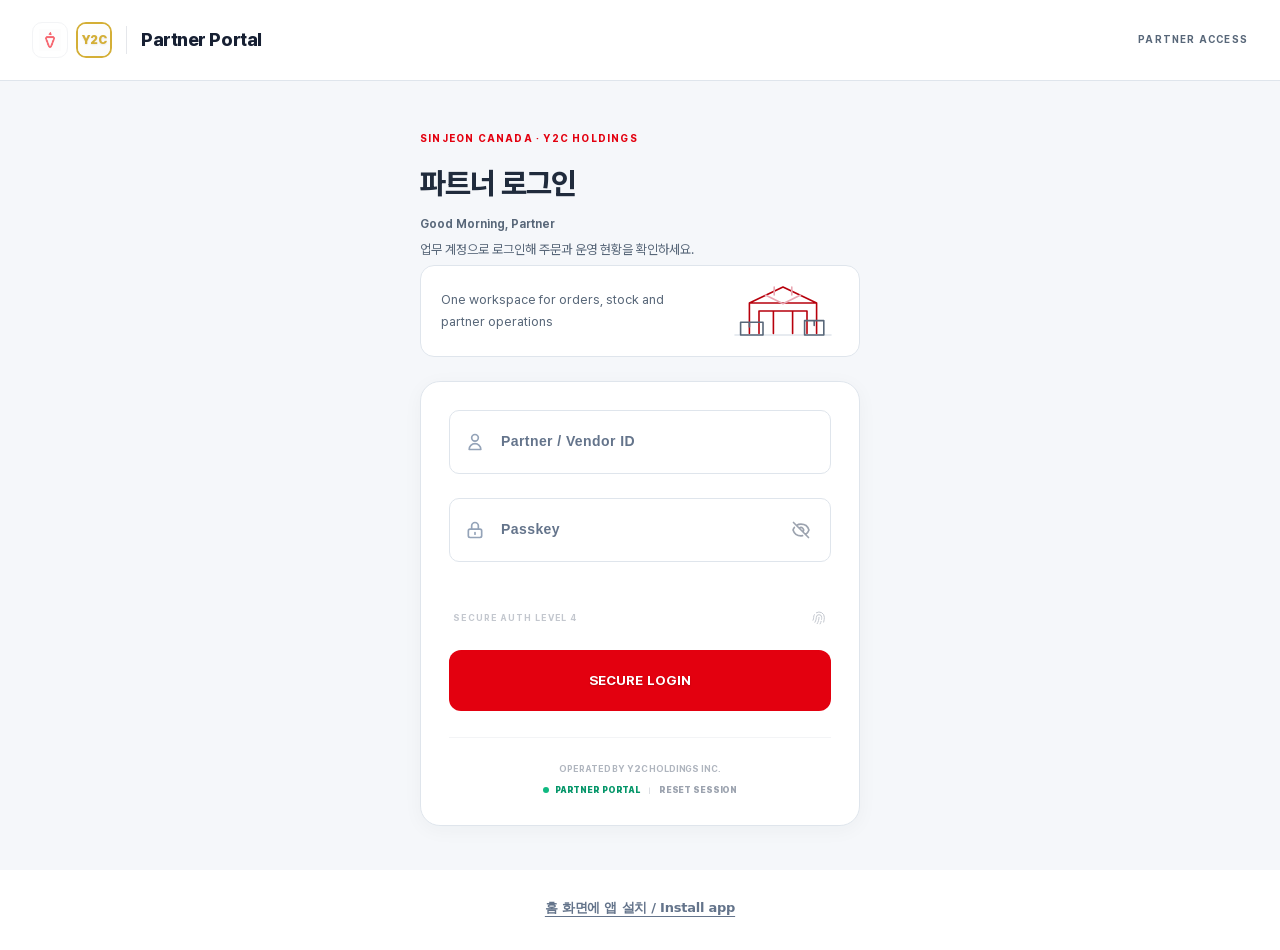
==== commit ee192126: "Add files via upload" ====
--- a/index.html
+++ b/index.html
@@ -28,36 +28,27 @@
     <meta name="apple-mobile-web-app-title" content="SINJEON Portal">
     <link rel="apple-touch-icon" sizes="180x180" href="assets/icons/app-180.png">
 
-    <meta name="description" content="SINJEON CANADA Enterprise Portal Secure Login Gateway | Operated by Y2C Holdings Inc.">
+    <meta name="description" content="SINJEON CANADA Partner Portal Secure Login Gateway | Operated by Y2C Holdings Inc.">
     <meta name="robots" content="noindex, nofollow">
     <meta name="format-detection" content="telephone=no">
     
-    <title>Enterprise Portal | SINJEON CANADA</title>
+    <title>Partner Portal | SINJEON CANADA</title>
     
     <!-- 🚀 가속: 서버 및 폰트 사전 연결 -->
     <link rel="preconnect" href="https://script.google.com" crossorigin>
     <link rel="dns-prefetch" href="https://script.google.com">
-    <link rel="preconnect" href="https://fonts.googleapis.com">
-    <link rel="preconnect" href="https://fonts.gstatic.com" crossorigin>
     
     <!-- 🚀 가속: [V69 ACCELERATOR] 핵심 보안 통신 모듈 초고속 프리로드 (렌더링 차단 방지) -->
     <link rel="preload" href="assets/js/config.js" as="script">
     <link rel="preload" href="assets/js/auth.js" as="script">
 
     <!-- 핵심 리소스 사전 다운로드 (Sub-resource Prefetching) -->
-    <link rel="prefetch" href="dashboard.html" as="document">
-    <link rel="prefetch" href="admin.html" as="document">
-    <link rel="prefetch" href="items.html" as="document">
-    <link rel="prefetch" href="recipes.html" as="document">
-    <link rel="prefetch" href="invoice.html" as="document">
 
     <link rel="preload" href="favicon.png" as="image" type="image/png" fetchpriority="high">
     <link rel="icon" type="image/png" href="favicon.png">
     
     <!-- 🚀 가속: CSSOM 블로킹 타파 폰트 아키텍처 -->
-    <link rel="preload" as="style" href="https://fonts.googleapis.com/css2?family=Inter:wght@300;400;500;600;700;800;900&family=Montserrat:ital,wght@0,700;0,800;0,900;1,800&family=JetBrains+Mono:wght@400;700;800&display=swap">
-    <link href="https://fonts.googleapis.com/css2?family=Inter:wght@300;400;500;600;700;800;900&family=Montserrat:ital,wght@0,700;0,800;0,900;1,800&family=JetBrains+Mono:wght@400;700;800&display=swap" rel="stylesheet" media="print" onload="this.media='all'">
-    <noscript><link rel="stylesheet" href="https://fonts.googleapis.com/css2?family=Inter:wght@300;400;500;600;700;800;900&family=Montserrat:ital,wght@0,700;0,800;0,900;1,800&family=JetBrains+Mono:wght@400;700;800&display=swap"></noscript>
+    <noscript></noscript>
 
     <!-- 🌟 FOUC Absolute Fail-Safe -->
     <style>
@@ -236,6 +227,7 @@
     <link rel="stylesheet" href="assets/css/experience.css">
     <link rel="stylesheet" href="assets/css/pwa.css">
     <link rel="stylesheet" href="assets/css/workspace-ui.css">
+    <script defer src="assets/js/performance.js"></script>
     <script defer src="assets/js/workspace-ui.js"></script>
 </head>
 
@@ -271,7 +263,7 @@
     <noscript>
         <div style="position:fixed; top:0; left:0; width:100%; height:100%; background:#E3000F; color:#fff; display:flex; align-items:center; justify-content:center; z-index:99999; font-weight:bold; font-size:18px; font-family:sans-serif; flex-direction:column;">
             <span>JavaScript is Disabled</span>
-            <span style="font-size:14px; margin-top:10px; opacity:0.8;">Please enable JavaScript to access the Enterprise Portal.</span>
+            <span style="font-size:14px; margin-top:10px; opacity:0.8;">Please enable JavaScript to access the Partner Portal.</span>
         </div>
     </noscript>
 
@@ -289,7 +281,7 @@
                     </div>
                 </div>
                 <div class="flex items-baseline gap-2 pl-3 sm:pl-4 border-l-[1.5px] border-gray-200">
-                    <span class="font-montserrat text-lg lg:text-xl font-black text-[var(--premium-charcoal)] tracking-tight whitespace-nowrap" style="text-shadow: 0 0 10px rgba(0,0,0,0.05);">Enterprise Portal</span>
+                    <span class="font-montserrat text-lg lg:text-xl font-black text-[var(--premium-charcoal)] tracking-tight whitespace-nowrap" style="text-shadow: 0 0 10px rgba(0,0,0,0.05);">Partner Portal</span>
                     <span class="text-[9px] font-bold tracking-[0.2em] text-[#E3000F] uppercase whitespace-nowrap hidden xl:inline-block">Operated by Y2C</span>
                 </div>
             </div><span class="portal-access-label">PARTNER ACCESS</span></div></header>
@@ -299,7 +291,7 @@
         <header class="portal-login-intro">
             <span class="portal-eyebrow">SINJEON CANADA · Y2C HOLDINGS</span>
             <h1>파트너 로그인</h1>
-            <p id="dynamicGreeting">Enterprise Portal</p>
+            <p id="dynamicGreeting">Partner Portal</p>
             <p>업무 계정으로 로그인해 주문과 운영 현황을 확인하세요.</p>
         </header>
 
--- a/assets/css/workspace-ui.css
+++ b/assets/css/workspace-ui.css
@@ -136,3 +136,104 @@
  @media(prefers-reduced-motion:reduce){.portal-page .workspace-link{transition:none}.portal-page .workspace-art *{animation:none}}
 }
 @media print{.workspace-bar,.workspace-scroll-hint,.workspace-login-art{display:none!important}}
+
+/* Inventory receipt workspace — existing brand tokens, mobile stacked review rows. */
+.inventory-entry{display:flex;align-items:center;justify-content:space-between;gap:16px;padding:16px 20px;margin:0 0 20px;background:#fff;border:1px solid #dce3eb;border-radius:14px;font-weight:700}
+.inventory-entry button,.inventory-tools button{min-height:44px;padding:10px 16px;border:1px solid #cbd5e1;border-radius:10px;background:white;cursor:pointer;font:inherit}
+.inventory-entry button{background:#a22640;color:white;border-color:#a22640}.inventory-tools{display:flex;flex-wrap:wrap;gap:8px;margin:16px 0}
+.inventory-help{font-size:13px;line-height:1.7;color:#586779}.inventory-label{display:grid;gap:5px;font-size:11px;font-weight:600;text-align:left;min-width:120px;color:#475569}
+#excelTable input:not([type=checkbox]),#excelTable select{width:100%;min-height:44px;padding:9px;border:1px solid #b8c4d2;border-radius:8px;background:white;color:#202b3c;font-size:14px;min-width:0;box-sizing:border-box}
+#excelTable select{max-width:260px}#excelTable small{white-space:normal;display:block;margin-top:6px;font-size:11px;font-weight:500}.inventory-confirm{display:flex;gap:8px;align-items:center;min-height:44px;font-size:12px;text-align:left}.inventory-confirm input{width:22px;height:22px;flex:none}.inventory-text-button{padding:10px;font-size:12px;text-decoration:underline}
+#inventorySource{margin:16px 0;padding:14px;background:#f6f8fa;border:1px solid #dce3eb;border-radius:10px}#inventorySource summary{cursor:pointer;min-height:44px}#inventorySourceText{white-space:pre-wrap;overflow-wrap:anywhere;max-height:240px;overflow:auto;font-size:12px}
+#excelPreviewContainer>div:first-child{position:sticky;top:var(--portal-header-height,80px);z-index:21;background:#fff;padding:12px 0;border-bottom:1px solid #dce3eb}
+@media(max-width:767px){.inventory-entry{align-items:stretch;flex-direction:column}.inventory-tools button{flex:1 1 40%}#excelTable,#excelTable tbody,#excelTable tr{display:block;width:100%;min-width:0!important}#excelTable thead{display:none}#excelTable tr{padding:12px;border-bottom:4px solid #edf1f5}#excelTable td{display:block;width:100%!important;border:0;white-space:normal;padding:7px 0}#excelTable select{max-width:none}.inventory-source-line{overflow-wrap:anywhere}#excelPreviewContainer .workspace-table-region{max-height:none;overflow:visible}#excelPreviewContainer>div:first-child{position:static}#btnSyncExcel{width:100%;min-height:48px}}
+
+/* Inventory workspace 2. Local variable font; no third-party font request. */
+@font-face{font-family:'Pretendard';src:url('../fonts/PretendardVariable.woff2') format('woff2');font-weight:100 900;font-style:normal;font-display:swap}
+@media screen{
+ .portal-page,.portal-page .font-inter,.portal-page .font-montserrat{font-family:'Pretendard',-apple-system,BlinkMacSystemFont,'Segoe UI',sans-serif;letter-spacing:-.015em}
+ .portal-page{line-height:1.6;-webkit-font-smoothing:antialiased}
+ .portal-page :is(h1,h2,h3){letter-spacing:-.035em;text-wrap:balance}
+ .portal-page :is(button,.workspace-link){transition:background-color .16s ease,border-color .16s ease,box-shadow .16s ease,transform .16s ease}
+ .portal-page :is(button,.workspace-link):active:not(:disabled){transform:translateY(1px) scale(.985)}
+ .portal-page :is(button,.workspace-link):disabled{cursor:not-allowed;transform:none;opacity:.55}
+ .portal-page dialog[open]{animation:workspace-dialog-in .18s ease-out both}
+ .portal-page dialog::backdrop{background:rgb(20 29 43 / 42%)}
+ .stock-modes{display:flex;flex-wrap:wrap;gap:8px;margin-bottom:10px}
+ [data-stock-mode]{border:1px solid #dce3eb;background:white;border-radius:12px;padding:12px 18px;min-height:46px;font-size:14px;font-weight:650}
+ [data-stock-mode][aria-pressed=true]{background:#fff1f3;border-color:#b7000c;color:#b7000c;box-shadow:inset 0 0 0 1px #b7000c}
+ #stockModeHelp{font-size:14px;color:#586779;margin:8px 0 16px}
+ .stock-replace-option{display:flex;gap:10px;flex-wrap:wrap;align-items:center;padding:14px 16px;margin:12px 0;border:1px solid #e8d1ad;background:#fff8ed;border-radius:12px;font-size:14px;font-weight:650}
+ .stock-replace-option small{display:block;flex-basis:100%;font-size:12px;font-weight:400;color:#76500f;margin-left:30px}
+ .portal-page #stockTools{margin:18px 0;border:1px solid #dfe5ec;border-radius:14px;background:#fff;padding:0 18px}
+ #stockTools>summary{cursor:pointer;min-height:54px;padding:15px 0;font-size:14px;font-weight:650}
+ .stock-toolbar{display:flex;align-items:center;flex-wrap:wrap;gap:8px;margin:12px 0}
+ .stock-toolbar button,#stockReset,.stock-text-button{min-height:44px;border:1px solid #dfe5ec;border-radius:10px;padding:10px 14px;background:#fff;font-size:13px;font-weight:600}
+ .stock-toolbar button:hover,.stock-text-button:hover{background:#f5f7fa}
+ #stockSearch{flex:1;min-width:160px;min-height:44px;padding:10px 12px;border:1px solid #ccd5df;border-radius:10px;font-size:14px}
+ #stockReset{color:#b7000c;border-color:#eac4cc;margin:14px 0;background:#fff8f9}
+ #stockSummary,#stockSelectionCount,#stockEmpty{font-size:13px;color:#586779;line-height:1.6}
+ .stock-table-wrap,.stock-review-table{overflow:auto;max-height:360px;border:1px solid #e1e6ec;border-radius:12px;overscroll-behavior-x:contain}
+ :is(.stock-table-wrap,.stock-review-table) table{width:100%;border-collapse:collapse;font-size:13px;font-variant-numeric:tabular-nums}
+ :is(.stock-table-wrap,.stock-review-table) th{position:sticky;top:0;background:#f3f6f9;text-align:left;font-weight:600;z-index:1;white-space:nowrap}
+ :is(.stock-table-wrap,.stock-review-table) :is(th,td){padding:12px 14px;border-bottom:1px solid #e7ecf1;vertical-align:top}
+ :is(.stock-table-wrap,.stock-review-table) td:first-child{min-width:44px}
+ :is(.stock-table-wrap,.stock-review-table) td small{display:block;color:#586779;font-size:12px;overflow-wrap:anywhere;margin-top:4px}
+ #stockTools input[type=checkbox],#stockReplaceAll{width:20px;height:20px;accent-color:#b7000c;flex:none}
+ #stockTools td:has(input[type=checkbox]){padding:14px;min-width:48px}
+ #stockTools tbody tr:has(input:checked){background:#fff5f6}
+ .portal-page .stock-review{padding:0;width:min(760px,calc(100vw - 24px));max-height:calc(100dvh - 32px);border:1px solid #dfe5ec;box-shadow:0 20px 80px #18273a33;overflow:auto}
+ .stock-review .portal-dialog-head{position:relative;padding:24px 60px 18px 24px}
+ .stock-review h2{font-size:24px;line-height:1.4;font-weight:750;margin:6px 0}
+ .stock-review .portal-eyebrow{font-size:12px;color:#b7000c;font-weight:650}
+ .stock-review .portal-dialog-close{position:absolute;right:12px;top:12px}
+ .stock-review .portal-dialog-body{padding:20px 24px}
+ .stock-review #stockReviewHelp{font-size:14px;line-height:1.7;margin:0 0 16px;color:#586779}
+ .stock-review .stock-review-table{max-height:260px}
+ .stock-review .stock-review-table td:first-child{min-width:190px}
+ .stock-review .stock-text-button{margin:14px 0;color:#586779;font-size:12px}
+ .stock-review label{display:block;font-size:14px;font-weight:650;margin:10px 0 8px}
+ .stock-review textarea{width:100%;min-height:84px;padding:12px;border:1px solid #cbd5e1;border-radius:10px;font-size:16px;resize:vertical}
+ .stock-note{font-size:12px;line-height:1.6;color:#586779;margin:8px 0}
+ .stock-warning{color:#a33b16!important;font-size:12px;line-height:1.6}
+ .stock-review .portal-dialog-actions{position:sticky;bottom:0;padding:16px 24px calc(16px + env(safe-area-inset-bottom));display:flex;justify-content:flex-end;border-top:1px solid #e1e6ec;z-index:2}
+ .stock-review .portal-dialog-actions button{min-height:46px;padding:12px 20px;border-radius:12px;font-weight:650;font-size:14px}
+ .stock-review .portal-dialog-cancel{border:1px solid #dfe5ec;background:white}
+ .stock-review .portal-dialog-confirm{color:white}
+ @keyframes workspace-dialog-in{from{opacity:0;transform:translateY(8px) scale(.99)}to{opacity:1;transform:none}}
+}
+@media screen and (max-width:640px){
+ .portal-page .premium-input,.portal-page #stockSearch{font-size:16px!important}
+ .stock-modes>[data-stock-mode]{flex:1;padding:12px 8px}
+ .portal-page #stockTools{padding-inline:12px}
+ .stock-review .portal-dialog-body{padding:16px}
+ .stock-review .portal-dialog-head{padding:20px 56px 14px 16px}
+ .stock-review h2{font-size:21px}
+ .stock-review .portal-dialog-actions{padding-inline:16px}
+ .stock-review .portal-dialog-actions button{flex:1;padding-inline:10px}
+ .stock-toolbar #stockSearch{flex-basis:100%}
+}
+@media screen and (prefers-reduced-motion:reduce){
+ .portal-page,.portal-page *,.portal-page *::before,.portal-page *::after{animation:none!important;transition:none!important;scroll-behavior:auto!important}
+ .portal-page :is(button,.workspace-link):active:not(:disabled){transform:none}
+}
+
+@media screen{.stock-modes [data-stock-mode] strong,.stock-modes [data-stock-mode] span{display:block}.stock-modes [data-stock-mode] span{font-size:12px;font-weight:400;color:#586779;margin-top:3px}#stockTools label{font-size:13px}#stockTools .inventory-tools{gap:8px}}
+
+@media screen{.portal-page{--portal-font:'Pretendard',-apple-system,BlinkMacSystemFont,'Segoe UI',sans-serif}.portal-page :is(dialog,.order-review-dialog,.y2c-price-review){font-family:var(--portal-font)}}
+@media screen and (prefers-reduced-motion:reduce){.portal-page .app-shell-enter{opacity:1!important;transform:none!important}.portal-page .tab-section.active{opacity:1!important}}
+
+@media screen and (max-width:640px){
+ .stock-review .stock-review-table{max-height:none;border:0;overflow:visible}
+ .stock-review-table thead{font-size:12px}
+ .stock-review .stock-review-table thead{position:absolute;width:1px;height:1px;overflow:hidden;clip-path:inset(50%);white-space:nowrap}
+ .stock-review .stock-review-table tbody{display:grid;gap:12px}
+ .stock-review .stock-review-table tr{display:grid;grid-template-columns:repeat(3,minmax(0,1fr));border:1px solid #dfe5ec;border-radius:12px;background:#fff;overflow:hidden}
+ .stock-review .stock-review-table td:first-child{grid-column:1/-1;min-width:0;padding:14px}
+ .stock-review .stock-review-table td:not(:first-child){padding:10px 14px;border:0;background:#f5f7fa;font-size:16px}
+ .stock-review .stock-review-table td:not(:first-child)::before{display:block;font-size:11px;font-weight:500;color:#586779;margin-bottom:3px}
+ .stock-review .stock-review-table td:nth-child(2)::before{content:'현재'}
+ .stock-review .stock-review-table td:nth-child(3)::before{content:'변경 후'}
+ .stock-review .stock-review-table td:nth-child(4)::before{content:'차이'}
+ .stock-review .stock-lots{line-height:1.65!important;overflow-wrap:normal!important}
+}
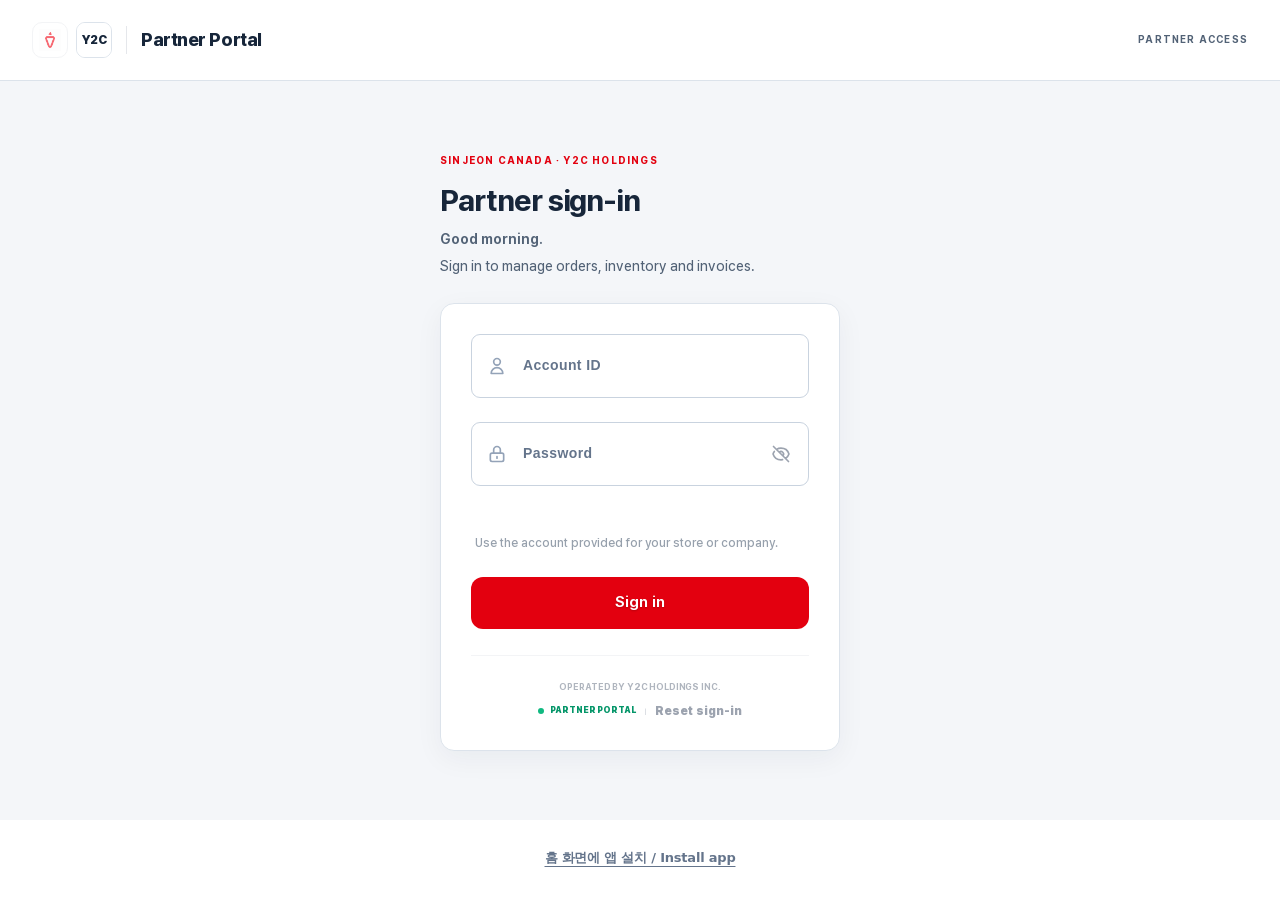
==== commit 96d3c414: "Add files via upload" ====
--- a/index.html
+++ b/index.html
@@ -227,8 +227,10 @@
     <link rel="stylesheet" href="assets/css/experience.css">
     <link rel="stylesheet" href="assets/css/pwa.css">
     <link rel="stylesheet" href="assets/css/workspace-ui.css">
+    <link rel="stylesheet" href="assets/css/portal-refinement.css">
     <script defer src="assets/js/performance.js"></script>
     <script defer src="assets/js/workspace-ui.js"></script>
+    <script defer src="assets/js/portal-copy.js"></script>
 </head>
 
 <body id="mainBody" class="portal-page portal-login selection:bg-[#E3000F] selection:text-white fouc-lock" style="opacity: 0; transition: opacity 0.5s ease-out;">
@@ -290,9 +292,9 @@
         
         <header class="portal-login-intro">
             <span class="portal-eyebrow">SINJEON CANADA · Y2C HOLDINGS</span>
-            <h1>파트너 로그인</h1>
+            <h1 data-ux-ko="파트너 로그인" data-ux-en="Partner sign-in">Partner sign-in</h1>
             <p id="dynamicGreeting">Partner Portal</p>
-            <p>업무 계정으로 로그인해 주문과 운영 현황을 확인하세요.</p>
+            <p data-ux-ko="업무 계정으로 로그인해 발주·재고·정산 현황을 확인하세요." data-ux-en="Sign in to manage orders, inventory and invoices.">Sign in to manage orders, inventory and invoices.</p>
         </header>
 
         <!-- 🌟 엔터 키 렌더 붕괴 방어망 -->
@@ -309,8 +311,8 @@
                         <span class="input-icon absolute left-4 pointer-events-none z-10 flex items-center justify-center">
                             <svg class="w-5 h-5" fill="none" stroke="currentColor" viewBox="0 0 24 24"><path stroke-linecap="round" stroke-linejoin="round" stroke-width="2" d="M16 7a4 4 0 11-8 0 4 4 0 018 0zM12 14a7 7 0 00-7 7h14a7 7 0 00-7-7z"></path></svg>
                         </span>
-                        <input type="text" id="userId" name="userId" autocomplete="username" spellcheck="false" placeholder=" " class="premium-input shadow-premium-input focus:shadow-premium-input-focus font-mono tracking-wider relative z-0">
-                        <label for="userId" class="floating-label">Partner / Vendor ID</label>
+                        <input type="text" id="userId" name="userId" autocapitalize="none" required autocomplete="username" spellcheck="false" placeholder=" " class="premium-input shadow-premium-input focus:shadow-premium-input-focus font-mono tracking-wider relative z-0">
+                        <label for="userId" class="floating-label" data-ux-ko="아이디" data-ux-en="Account ID">Account ID</label>
                     </div>
                 </div>
 
@@ -320,8 +322,8 @@
                         <span class="input-icon absolute left-4 pointer-events-none z-10 flex items-center justify-center">
                             <svg class="w-5 h-5" fill="none" stroke="currentColor" viewBox="0 0 24 24"><path stroke-linecap="round" stroke-linejoin="round" stroke-width="2" d="M12 15v2m-6 4h12a2 2 0 002-2v-6a2 2 0 00-2-2H6a2 2 0 00-2 2v6a2 2 0 002 2zm10-10V7a4 4 0 00-8 0v4h8z"></path></svg>
                         </span>
-                        <input type="password" id="userPw" name="userPw" autocomplete="current-password" placeholder=" " class="premium-input shadow-premium-input focus:shadow-premium-input-focus font-mono tracking-[0.3em] text-lg relative z-0">
-                        <label for="userPw" class="floating-label">Passkey</label>
+                        <input type="password" id="userPw" name="userPw" required autocomplete="current-password" placeholder=" " class="premium-input shadow-premium-input focus:shadow-premium-input-focus font-mono tracking-[0.3em] text-lg relative z-0">
+                        <label for="userPw" class="floating-label" data-ux-ko="비밀번호" data-ux-en="Password">Password</label>
                         
                         <button type="button" id="togglePwBtn" aria-label="Show password" aria-pressed="false" class="absolute right-4 text-gray-400 hover:text-[var(--premium-charcoal)] transition-colors focus:outline-none z-10 p-1">
                             <svg id="eyeIconClosed" class="w-5 h-5 block" fill="none" stroke="currentColor" viewBox="0 0 24 24"><path stroke-linecap="round" stroke-linejoin="round" stroke-width="2" d="M13.875 18.825A10.05 10.05 0 0112 19c-4.478 0-8.268-2.943-9.543-7a9.97 9.97 0 011.563-3.029m5.858.908a3 3 0 114.243 4.243M9.878 9.878l4.242 4.242M9.88 9.88l-3.29-3.29m7.532 7.532l3.29 3.29M3 3l3.59 3.59m0 0A9.953 9.953 0 0112 5c4.478 0 8.268 2.943 9.543 7a10.025 10.025 0 01-4.132 5.411m0 0L21 21"></path></svg>
@@ -336,15 +338,14 @@
                     Caps Lock is ON
                 </div>
 
-                <!-- Biometric UI Hint -->
+                <!-- Account access note -->
                 <div class="flex justify-between items-center px-1 mt-1 mb-2 hidden sm:flex opacity-60">
-                    <span class="text-[9px] text-gray-400 font-bold tracking-widest uppercase">Secure Auth Level 4</span>
-                    <svg class="w-4 h-4 text-gray-400 animate-heartbeat" fill="none" stroke="currentColor" viewBox="0 0 24 24"><path stroke-linecap="round" stroke-linejoin="round" stroke-width="1.5" d="M12 11c0 3.517-1.009 6.799-2.753 9.571m-3.44-2.04l.054-.09A13.916 13.916 0 008 11a4 4 0 118 0c0 1.017-.07 2.019-.203 3m-2.118 6.844A21.88 21.88 0 0015.171 17m3.839 1.132c.645-2.266.99-4.659.99-7.132A8 8 0 008 4.07M3 15.364c.64-1.319 1-2.8 1-4.364 0-1.457.39-2.823 1.07-4"></path></svg>
+                    <span class="portal-subtle-label" data-ux-ko="발급받은 업무 계정으로 로그인하세요." data-ux-en="Use the account provided for your store or company.">Use the account provided for your store or company.</span>
                 </div>
 
                 <!-- 🌟 3D 마그네틱 SECURE LOGIN 버튼 -->
                 <button type="submit" id="loginBtn" class="btn-hip shadow-premium-btn hover:shadow-premium-btn-hover w-full font-montserrat font-black text-[13.5px] tracking-[0.2em] uppercase py-5 rounded-xl mt-3 flex items-center justify-center gap-2 focus:outline-none focus:ring-2 focus:ring-[#E3000F] focus:ring-offset-2 focus:ring-offset-[#ffffff]">
-                    <span id="btnText">Secure Login</span>
+                    <span id="btnText" data-ux-ko="로그인" data-ux-en="Sign in">Sign in</span>
                     <div id="btnSpinner" class="hidden flex items-center justify-center gap-3">
                         <svg class="animate-spin h-5 w-5 text-white drop-shadow-md" xmlns="http://www.w3.org/2000/svg" fill="none" viewBox="0 0 24 24">
                             <circle class="opacity-25" cx="12" cy="12" r="10" stroke="currentColor" stroke-width="4"></circle>
@@ -365,9 +366,7 @@
                     </p>
                     <span class="text-gray-300 text-[8px]">|</span>
                     <!-- 🚨 [CRITICAL FIX] 세션 초기화 및 Deep Nuke 강제 실행 버튼 -->
-                    <button type="button" id="indexLogoutBtn" class="font-montserrat text-[8.5px] font-black text-gray-400 tracking-[0.1em] uppercase transition-colors hover:text-[#E3000F] focus:outline-none" title="로그인 세션 정리">
-                        RESET SESSION
-                    </button>
+                    <button type="button" id="indexLogoutBtn" class="font-montserrat text-[8.5px] font-black text-gray-400 tracking-[0.1em] uppercase transition-colors hover:text-[#E3000F] focus:outline-none" title="저장된 로그인 정보를 지우고 다시 로그인합니다" data-ux-ko="로그인 문제 해결" data-ux-en="Reset sign-in">Reset sign-in</button>
                 </div>
             </footer>
         </form>
@@ -402,9 +401,9 @@
         const greetingEl = document.getElementById('dynamicGreeting');
         if (greetingEl) {
             const hour = new Date().getHours();
-            if (hour >= 5 && hour < 12) greetingEl.innerText = "Good Morning, Partner";
-            else if (hour >= 12 && hour < 18) greetingEl.innerText = "Good Afternoon, Partner";
-            else greetingEl.innerText = "Good Evening, Partner";
+            if (hour >= 5 && hour < 12) greetingEl.innerText = "Good morning.";
+            else if (hour >= 12 && hour < 18) greetingEl.innerText = "Good afternoon.";
+            else greetingEl.innerText = "Welcome back.";
         }
 
         // 2. Password Visibility Toggle
@@ -469,7 +468,7 @@
 
                     // 🚨 [CRITICAL FIX] userPwInput ReferenceError Eradicated. Safely parsing values.
                     const id = (userIdInput ? userIdInput.value : "").trim();
-                    const pw = (userPwInput ? userPwInput.value : "").trim();
+                    const pw = userPwInput ? userPwInput.value : "";
 
                     if (userIdInput) userIdInput.classList.remove('input-error');
                     if (userPwInput) userPwInput.classList.remove('input-error');
--- a/assets/css/portal-refinement.css
+++ b/assets/css/portal-refinement.css
@@ -0,0 +1,147 @@
+/* Partner Portal refinement. Screen-only: printed invoices retain their layout. */
+@media screen {
+  .portal-page {
+    --workspace-ink: #17263a;
+    --workspace-muted: #526276;
+    --workspace-line: #dce3eb;
+    --workspace-bg: #f4f6f9;
+    --workspace-soft: #fff3f5;
+    --workspace-radius: 14px;
+    --workspace-shadow: 0 2px 8px rgb(22 39 60 / 3%);
+    --premium-charcoal: #17263a;
+    background: var(--workspace-bg) !important;
+    color: var(--workspace-ink);
+    font-size: 14px;
+    line-height: 1.6;
+  }
+  .portal-page *, .portal-page *::before, .portal-page *::after { box-sizing: border-box; }
+  .portal-page [hidden] { display: none !important; }
+  .portal-page .ux-skip {
+    position: fixed; left: 16px; top: -80px; z-index: 100001;
+    padding: 12px 20px; border-radius: 8px; background: #17263a; color: #fff;
+    font-size: 14px; font-weight: 650; text-decoration: none;
+  }
+  .portal-page .ux-skip:focus { top: 12px; outline: 3px solid #e3000f; outline-offset: 3px; }
+  .portal-page main:focus { outline: none; }
+  .portal-page [data-portal-header] { background: #fff; box-shadow: none; backdrop-filter: none; }
+  .portal-page [data-portal-header-row] { min-height: 76px; }
+  .portal-page [data-portal-navigation] .nav-link { font-size: 13px; font-weight: 600; }
+  .portal-page [data-portal-navigation] .nav-link.active { color: #17263a; }
+  .portal-page [data-portal-navigation] .nav-link.active::after { background: #e3000f; height: 2px; }
+  .portal-page [data-portal-brand] [class*="animate-shimmer"] { display: none; }
+  .portal-page [data-portal-brand] > :first-child > div { transform: none !important; box-shadow: none; }
+  .portal-page [data-portal-brand] > :first-child > div:nth-child(2) { border: 1px solid #dce3eb; border-radius: 9px; }
+  .portal-page [data-portal-brand] > :first-child > div:nth-child(2) span { color: #17263a; text-shadow: none !important; }
+  .portal-page [data-portal-brand] > :first-child > div:nth-child(2) > div { background: #fff; }
+  .portal-page [data-portal-account] #userRoleBadge { font-weight: 650; letter-spacing: .02em; }
+  .portal-page :is(button, a, input, select, textarea, summary):focus-visible {
+    outline: 3px solid #315b8b; outline-offset: 3px;
+  }
+  .portal-page :is(input, select, textarea):not([type="checkbox"]):not([type="radio"]):not([type="file"]):not([type="hidden"]):disabled {
+    color: #637083; background: #f1f4f7; border-color: #dce3eb; opacity: 1;
+  }
+  .portal-page :is(input, textarea)::placeholder { color: #6c7a8d; opacity: 1; }
+  .portal-page :is(.premium-input, .ux-filter-bar input, .ux-filter-bar select) {
+    border-color: #c9d3df; border-radius: 9px !important; font-weight: 450; line-height: 1.5;
+  }
+  .portal-page :is(.premium-input, .ux-filter-bar input, .ux-filter-bar select):focus {
+    border-color: #315b8b; box-shadow: 0 0 0 3px rgb(49 91 139 / 10%); transform: none;
+  }
+  .portal-page :is(input, select, textarea)[aria-invalid="true"] { border-color: #b42333 !important; }
+  .portal-page :is(.btn-solid-red, .sub-nav-btn, #loginBtn, #btnSubmitCart, #btnLoadLedger) {
+    letter-spacing: 0; text-transform: none; font-weight: 650; font-size: 14px;
+  }
+  .portal-page :is(.btn-solid-red, .workspace-link, .sub-nav-btn, #loginBtn):not(:disabled):active { transform: none; }
+  .portal-page :is(.btn-solid-red, #loginBtn):not(:disabled):hover { box-shadow: none; transform: none; }
+  .portal-page :is(.premium-card, .solid-panel, .recipe-card, .kpi-card, .tab-section) {
+    border-radius: 14px; box-shadow: var(--workspace-shadow);
+  }
+  .portal-page :is(.premium-card, .recipe-card):hover { transform: none; box-shadow: 0 3px 12px rgb(22 39 60 / 7%); }
+  .portal-page .workspace-bar { padding: 22px 24px; box-shadow: none; }
+  .portal-page .workspace-art { display: none; }
+  .portal-page .workspace-bar h1 { font-size: 26px; font-weight: 720; letter-spacing: -.035em; }
+  .portal-page .workspace-bar p { font-size: 14px; line-height: 1.65; }
+  .portal-page .workspace-eyebrow { font-size: 11px !important; letter-spacing: .09em; color: #526276; }
+  .portal-page .workspace-links { gap: 10px; }
+  .portal-page .workspace-link { border-radius: 10px; min-height: 64px; padding: 13px 15px; }
+  .portal-page .workspace-link:first-child { background: #f8fafc; border-color: #dce3eb; }
+  .portal-page .workspace-link:hover { background: #f8fafc; border-color: #aebdcd; }
+  .portal-page .workspace-link strong { font-size: 14px; font-weight: 650; }
+  .portal-page .workspace-link small { font-size: 12px; }
+  .portal-page .workspace-icon { color: #526276; }
+  .portal-page :is(.workspace-section-head h2, #catalogHeading h2, #recipeHeading h2) { font-weight: 720 !important; }
+  .portal-page :is(#catalogHeading, #recipeHeading) p { font-weight: 450; letter-spacing: 0; line-height: 1.7; }
+  .portal-page #adminSubNav { padding: 6px; border: 1px solid #dce3eb; border-radius: 12px; background: #fff; }
+  .portal-page #adminSubNav .sub-nav-btn { min-height: 44px; border-radius: 8px; }
+  .portal-page :is(.enterprise-table, .ux-data-table) th { padding-block: 14px; color: #526276; background: #f7f9fb; }
+  .portal-page :is(.enterprise-table, .ux-data-table) td { font-weight: 450; }
+  .portal-page :is(.enterprise-table, .ux-data-table) tr:last-child td { border-bottom: 0; }
+  .portal-page :is(.kpi-card, .ux-stat) { padding: 22px; border-color: #dce3eb; }
+  .portal-page :is(.kpi-card, .ux-stat) h3 { font-size: 12px; letter-spacing: 0; text-transform: none; font-weight: 600; }
+  .portal-page :is(#kpiTotalSkus, #kpiLowStock, #kpiInvValue, .ux-stat-value) { font-variant-numeric: tabular-nums; }
+  .portal-page .kpi-card .animate-pulse:not(.skeleton) { animation: none; }
+  .portal-page #btnAutoFillAI { background: #fff; color: #17263a; border: 1px solid #c9d3df; box-shadow: none; font-size: 13px; letter-spacing: 0; text-transform: none; }
+  .portal-page #btnAutoFillAI:hover { background: #f7f9fb; box-shadow: none; }
+  .portal-page .portal-inline-note { font-size: 13px; line-height: 1.7; color: #526276; padding: 14px 16px; background: #f8fafc; border: 1px solid #e2e8f0; border-radius: 10px; margin: 0 0 20px; }
+  .portal-page .portal-internal-badge { border: 1px solid #dce3eb; background: #f7f9fb; color: #526276; font-size: 11px; font-weight: 600; padding: 4px 9px; border-radius: 6px; letter-spacing: 0; text-transform: none; white-space: nowrap; }
+  .portal-page .portal-subtle-label { font-size: 12px; font-weight: 500; color: #526276; letter-spacing: 0; text-transform: none; }
+  .portal-page .animate-lock-shake, .portal-page .animate-heartbeat { animation: none; }
+  .portal-page .glass-lock-overlay { backdrop-filter: blur(3px); }
+  .portal-page .glass-lock-overlay h3 { font-size: 21px; font-weight: 650; }
+  .portal-page .glass-lock-overlay p { font-size: 14px; font-weight: 450; letter-spacing: 0; }
+  .portal-page .inventory-entry { background: #fff; border-color: #dce3eb; }
+  .portal-page .inventory-entry button { background: #17263a; border-color: #17263a; font-weight: 600; }
+  .portal-page #dropZone { border: 1px dashed #aebdcd; background: #fafbfd; border-radius: 12px; }
+  .portal-page .drop-zone:hover { background: #f3f6fa; border-color: #6a8199; }
+  .portal-page #recipeModalPanel { border-radius: 16px; }
+  .portal-page #recipeModalPanel > header { background: #fff; }
+  .portal-page #recipeModalPanel :is(h2, h3) { font-weight: 700; }
+  .portal-page #invoiceControls { top: 96px; max-height: calc(100dvh - 130px); overflow-y: auto; overscroll-behavior-y: contain; scrollbar-gutter: stable; border-radius: 14px; box-shadow: none; }
+  .portal-page #invoiceCanvasContainer { min-width: 0; overscroll-behavior-x: contain; }
+  .portal-page #invoiceControls label { font-size: 12px; font-weight: 600; letter-spacing: 0; text-transform: none; color: #526276; }
+  .portal-page #invoiceControls :is(input, select) { min-height: 44px; font-size: 14px; }
+  .portal-page .invoice-date-grid { display: grid; grid-template-columns: minmax(0, 1fr); gap: 14px; }
+  .portal-page .invoice-date-section { min-width: 0; margin: 2px 0 0; padding: 16px 0 0; border: 0; border-top: 1px solid #dce3eb; }
+  .portal-page .invoice-date-section legend { padding: 0 10px 0 0; color: #17263a; font-size: 14px; font-weight: 650; line-height: 1.5; }
+  .portal-page .invoice-date-full { grid-column: 1 / -1; }
+  .portal-page .invoice-date-field { min-width: 0; display: grid; gap: 6px; }
+  .portal-page .invoice-date-field label { margin: 0; }
+  .portal-page .invoice-date-field :is(input, select) { width: 100%; min-width: 0; padding: 10px 12px; border: 1px solid #c9d3df; border-radius: 9px; background: #fff; color: #17263a; font: inherit; font-size: 14px; }
+  .portal-page .invoice-date-hint { color: #526276; font-size: 12px; line-height: 1.65; margin: 0; }
+  .portal-page .invoice-terms-summary { padding: 12px 14px; background: #f3f6fa; border: 1px solid #dce3eb; border-radius: 9px; font-size: 12px; line-height: 1.7; color: #34485f; }
+  .portal-page .invoice-validation-message { padding: 10px 12px; background: #fff4f4; border: 1px solid #efc6cb; color: #9e2532; border-radius: 8px; font-size: 12px; line-height: 1.65; }
+  .portal-page #invoiceResultStatus { line-height: 1.7; }
+  .portal-login { background: #f4f6f9 !important; }
+  .portal-login main { max-width: 440px; }
+  .portal-login .portal-login-intro h1 { font-size: 30px; line-height: 1.3; font-weight: 720; }
+  .portal-login .portal-login-intro > p { font-size: 14px; font-weight: 450; }
+  .portal-login #dynamicGreeting { color: #526276; font-size: 14px; }
+  .portal-login .workspace-login-art { display: none; }
+  .portal-login #loginForm { padding: 30px; border: 1px solid #dce3eb; border-radius: 14px; box-shadow: 0 8px 28px rgb(22 39 60 / 5%); }
+  .portal-login #userId { letter-spacing: 0; }
+  .portal-login #loginBtn { min-height: 52px; padding: 14px; font-size: 15px; }
+  .portal-login #togglePwBtn { min-width: 36px; min-height: 40px; display: flex; align-items: center; justify-content: center; right: 10px; }
+  .portal-login #indexLogoutBtn { font-size: 12px; letter-spacing: 0; text-transform: none; }
+  @media (max-width: 1279px) {
+    .portal-page #invoiceControls { position: static; max-height: none; overflow-y: visible; }
+  }
+  @media (max-width: 767px) {
+    .portal-page [data-portal-header-row] { min-height: 70px; }
+    .portal-page .workspace-bar { padding: 18px 16px; }
+    .portal-page .workspace-bar h1 { font-size: 23px; }
+    .portal-page .workspace-bar p { font-size: 13px; }
+    .portal-page .workspace-link { padding: 11px 10px; gap: 8px; min-height: 52px; }
+    .portal-page .workspace-link strong { font-size: 13px; }
+    .portal-page :is(.kpi-card, .ux-stat) { padding: 16px; }
+    .portal-page .invoice-date-field :is(input, select), .portal-page #invoiceControls :is(input, select) { font-size: 16px; }
+    .portal-page #recipeHeading h2 { flex-wrap: wrap; gap: 10px; font-size: 24px; }
+    .portal-page .portal-inline-note { margin-inline: 0; }
+    .portal-login #loginForm { padding: 24px 20px; }
+    .portal-login .portal-login-intro h1 { font-size: 28px; }
+    .portal-page #invoiceControls { top: auto; }
+  }
+  @media (prefers-reduced-motion: reduce) {
+    .portal-page, .portal-page *, .portal-page *::before, .portal-page *::after { animation: none !important; transition: none !important; scroll-behavior: auto !important; }
+  }
+}
+@media print { .portal-page .ux-skip { display: none !important; } }
